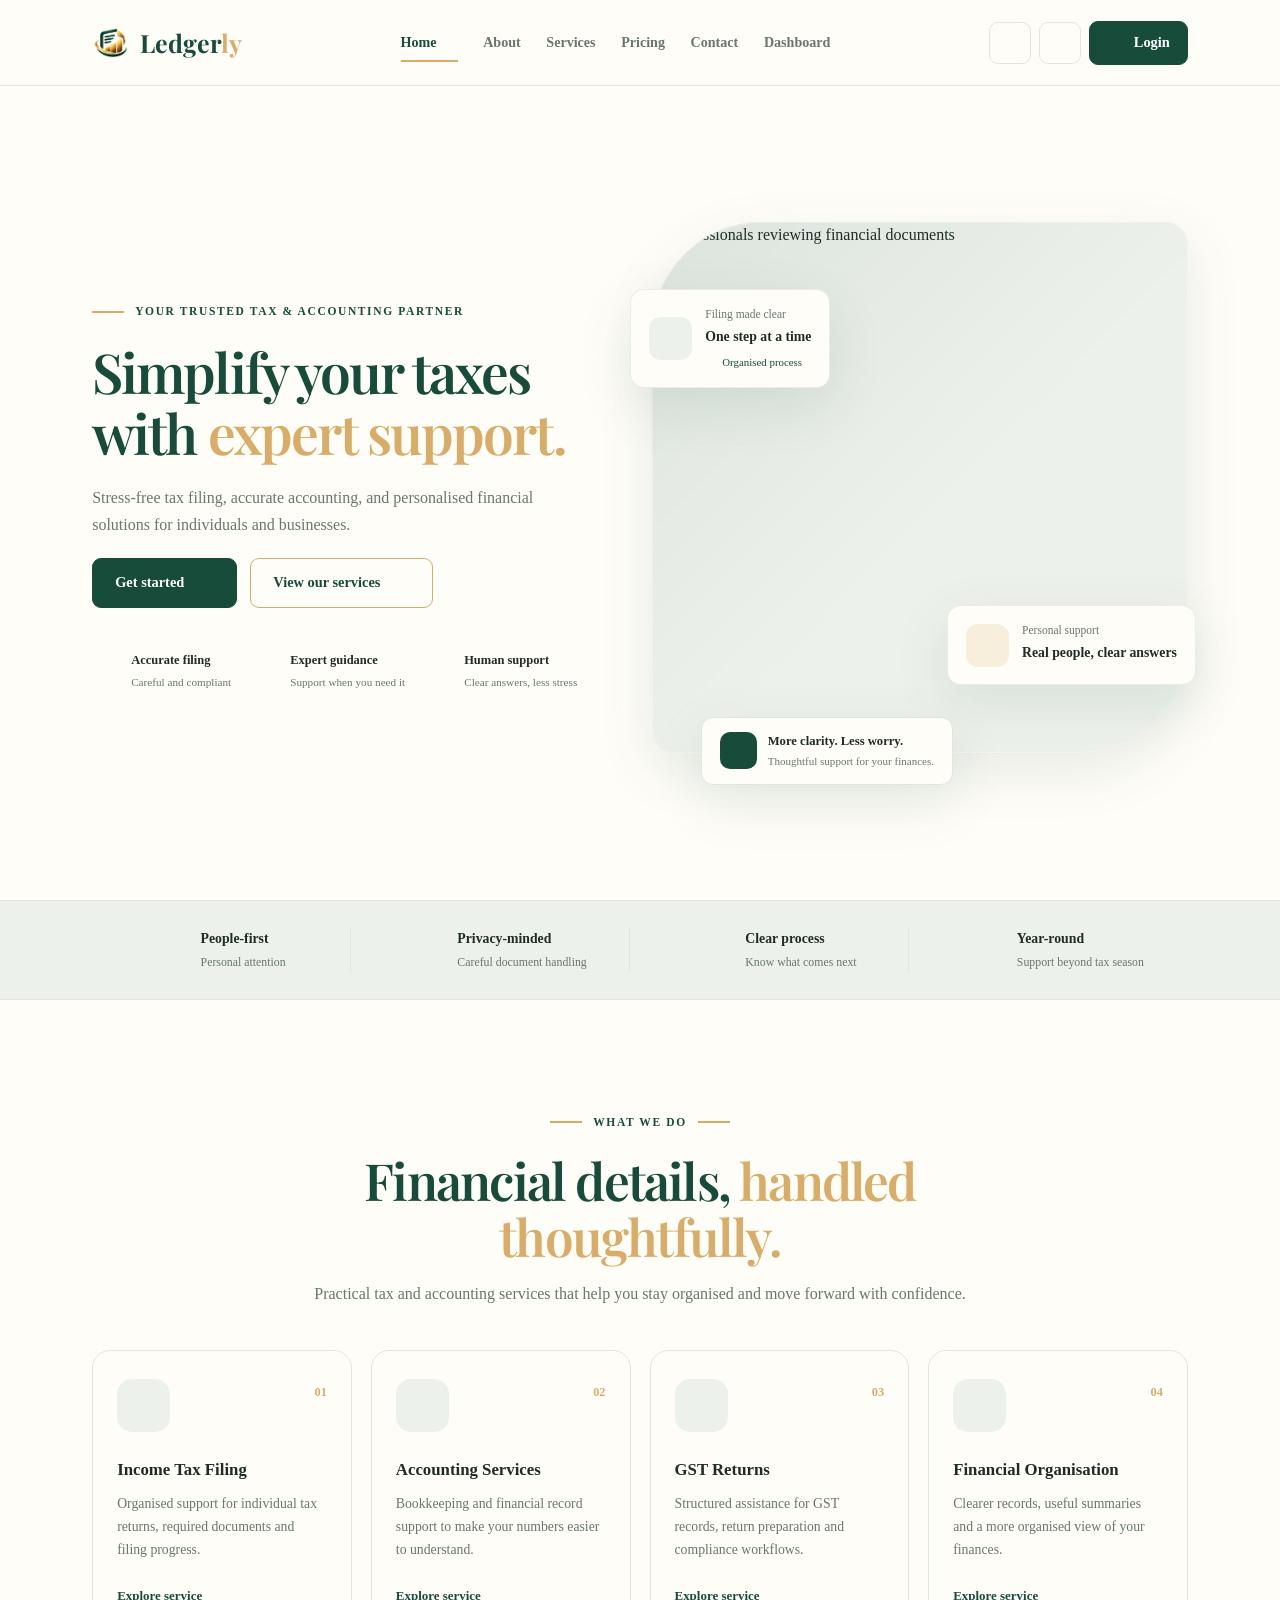
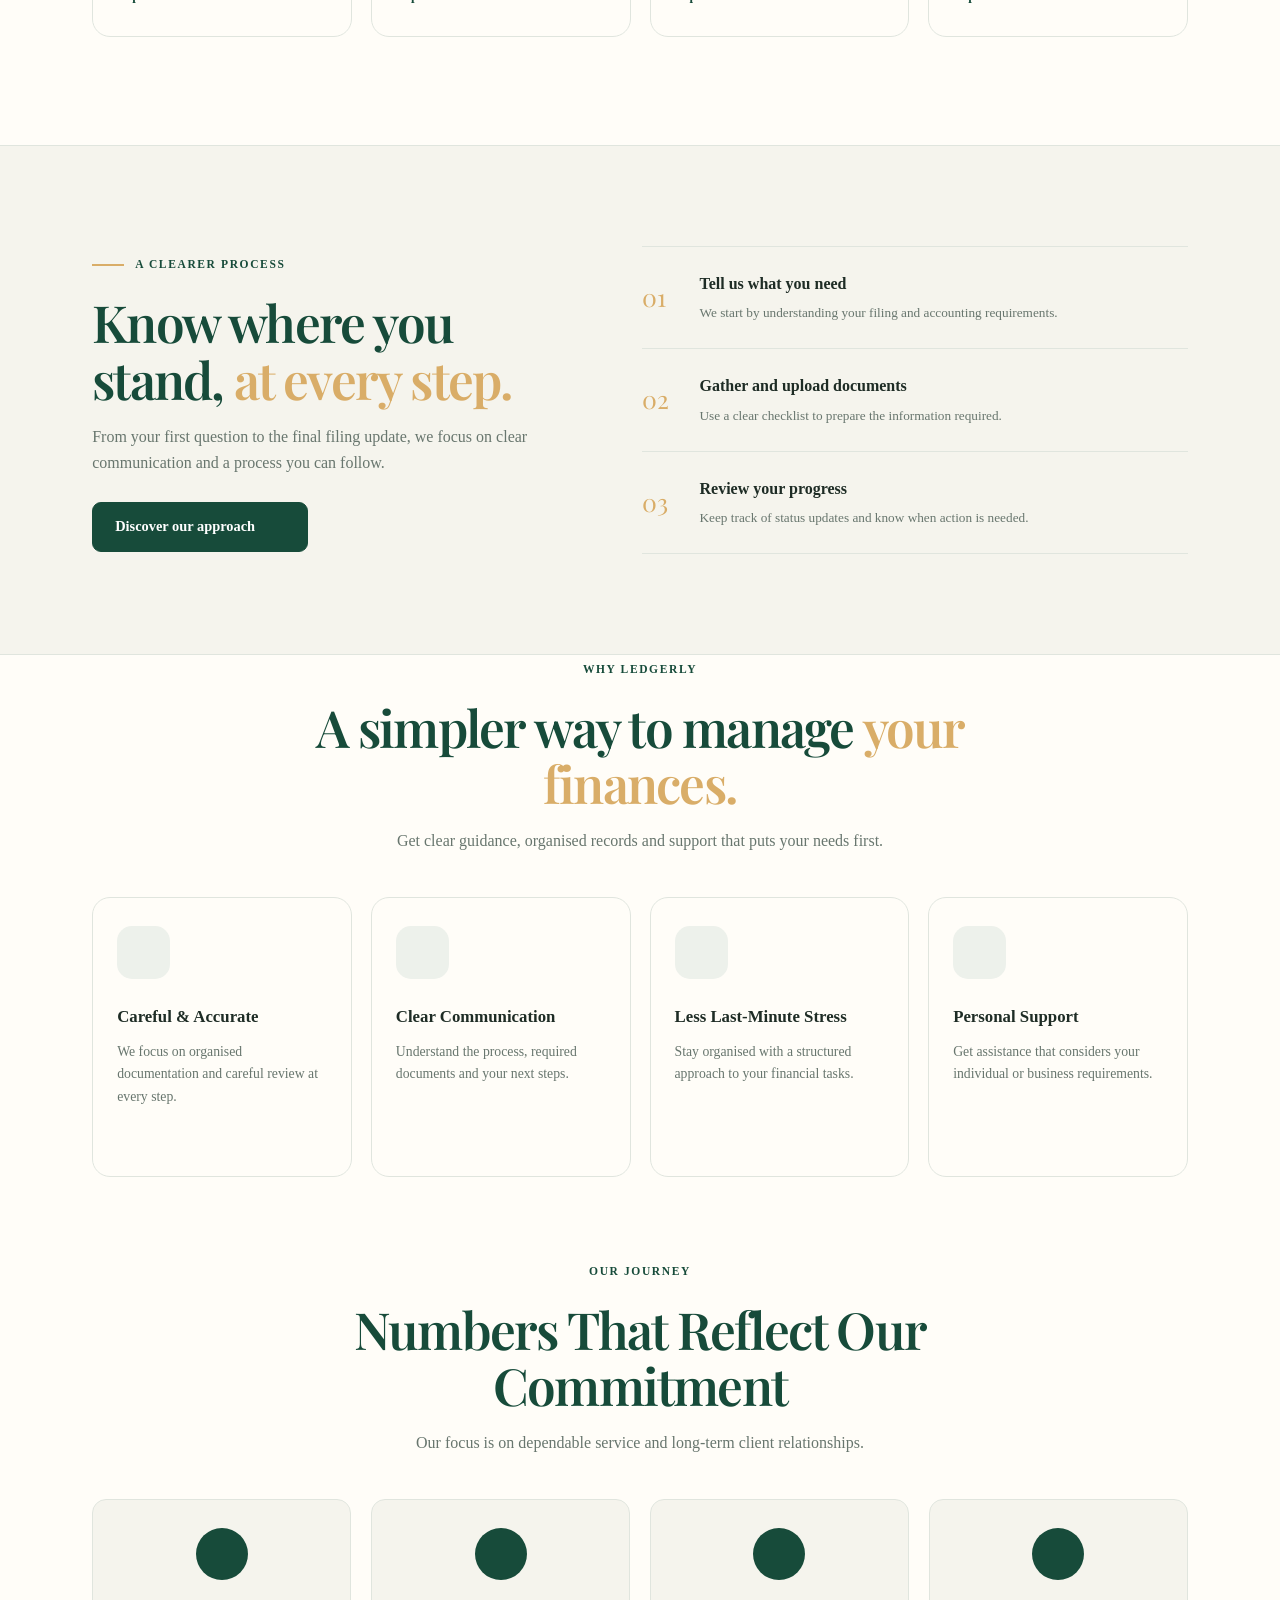
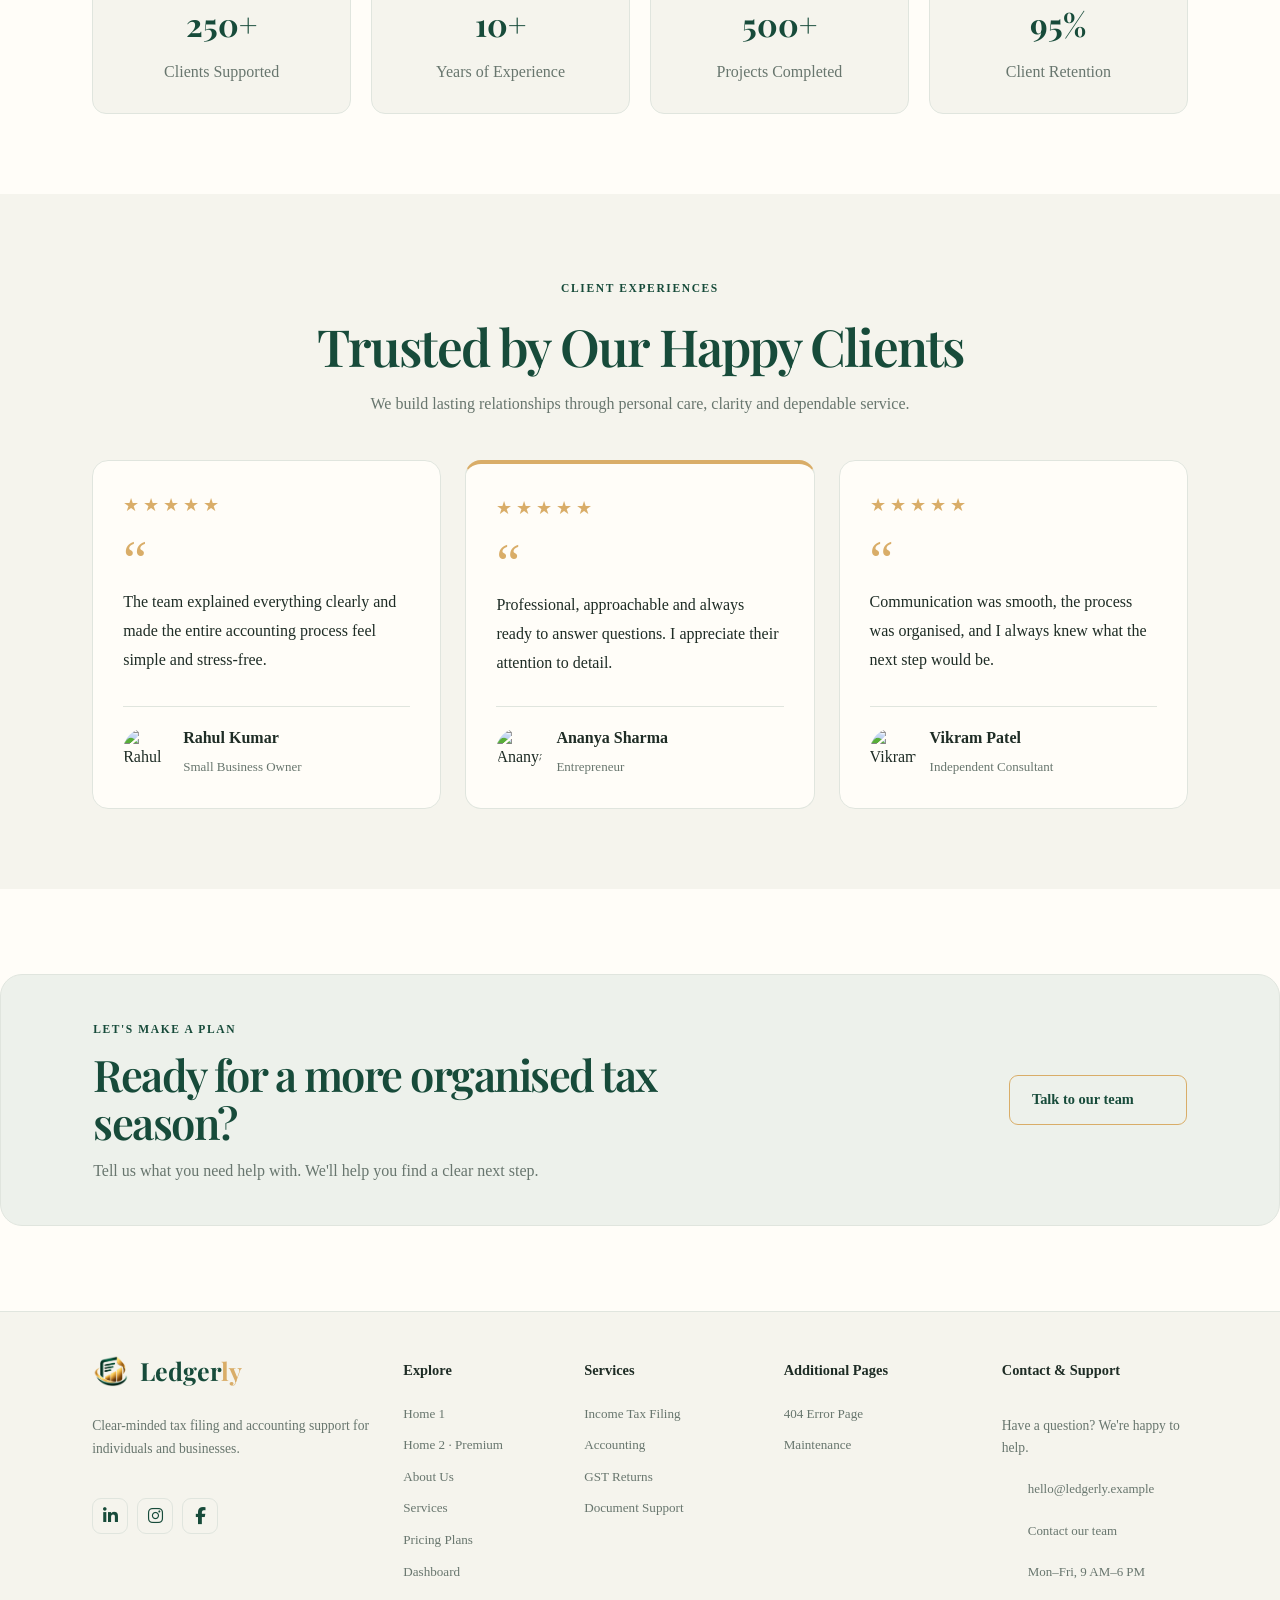
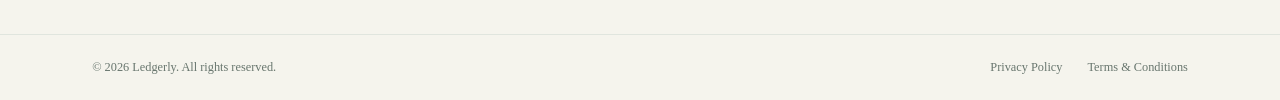
==== index.html @ 93a38d7e "first commit" ====
<!DOCTYPE html>
<html lang="en">
<head>
    <meta charset="UTF-8">
    <meta name="viewport" content="width=device-width, initial-scale=1.0">

    <title>Ledgerly | Tax & Accounting Services</title>
    <link rel="icon" type="image/png" sizes="184x184" href="images/logo_transparent_image.png">

    <link rel="preconnect" href="https://fonts.googleapis.com">
    <link rel="preconnect" href="https://fonts.gstatic.com" crossorigin>

    <link href="https://fonts.googleapis.com/css2?family=DM+Sans:wght@400;500;600;700&family=Playfair+Display:wght@500;600;700&display=swap" rel="stylesheet">

    <link rel="stylesheet" href="css/style.css">

    <!-- AOS Animations -->
    <link rel="stylesheet" href="https://unpkg.com/aos@2.3.4/dist/aos.css">

    <!-- Lucide Icons -->
    <script src="https://unpkg.com/lucide@latest"></script>
    <script defer src="https://unpkg.com/aos@2.3.4/dist/aos.js"></script>
    <link
  rel="stylesheet"
  href="https://cdnjs.cloudflare.com/ajax/libs/font-awesome/6.7.2/css/all.min.css"
>
    
</head>

<body>

<!-- HEADER -->
<header class="site-header section-shell">


<a href="index.html" class="brand-logo" aria-label="Ledgerly home">
  <img src="images/logo_transparent_image.png" alt="" class="brand-logo-icon">
  <span><span class="logo-ledger">Ledger</span><span class="logo-ly">ly</span></span>
</a>


    <button class="menu-toggle icon-btn"
            aria-label="Toggle navigation"
            aria-expanded="false">
        <i data-lucide="menu"></i>
    </button>

    <nav class="main-nav">

        <div class="nav-dropdown">
            <button class="nav-link active dropdown-trigger"
                    aria-expanded="false">
                Home <i data-lucide="chevron-down"></i>
            </button>

            <div class="dropdown-menu">
                <a href="index.html">Home 1 <span>Classic</span></a>
                <a href="home-2.html">Home 2 <span>Premium</span></a>
            </div>
        </div>

        <a href="about.html" class="nav-link">About</a>
        <a href="services.html" class="nav-link">Services</a>
        <a href="pricing.html" class="nav-link">Pricing</a>
        <a href="contact.html" class="nav-link">Contact</a>
        <a href="dashboard.html" class="nav-link">Dashboard</a>

    </nav>

    <div class="header-actions">

        <button class="icon-btn theme-toggle" aria-label="Toggle dark mode">
            <i data-lucide="moon"></i>
        </button>

        <button class="icon-btn rtl-toggle" aria-label="Toggle RTL">
            <i data-lucide="arrow-left-right"></i>
        </button>

        <a href="login.html" class="btn btn-primary login-btn">
            <i data-lucide="user-round"></i>
            <span>Login</span>
        </a>

    </div>
</header>


<main>

    <!-- HERO SECTION -->
    <section class="hero section-shell">

        <!-- LEFT CONTENT -->
        <div class="hero-copy" data-aos="fade-up">

            <div class="eyebrow">
                <span></span>
                YOUR TRUSTED TAX & ACCOUNTING PARTNER
            </div>

            <h1>
                Simplify your taxes with
                <em>expert support.</em>
            </h1>

            <p class="hero-description">
                Stress-free tax filing, accurate accounting, and
                personalised financial solutions for individuals
                and businesses.
            </p>

            <div class="hero-actions">

                <a href="contact.html" class="btn btn-primary">
                    Get started
                    <i data-lucide="arrow-up-right"></i>
                </a>

                <a href="services.html" class="btn btn-secondary">
                    View our services
                    <i data-lucide="arrow-right"></i>
                </a>

            </div>

            <div class="hero-benefits">

                <div class="benefit">
                    <span class="benefit-icon">
                        <i data-lucide="shield-check"></i>
                    </span>

                    <span>
                        <strong>Accurate filing</strong>
                        <small>Careful and compliant</small>
                    </span>
                </div>

                <div class="benefit">
                    <span class="benefit-icon">
                        <i data-lucide="file-check-2"></i>
                    </span>

                    <span>
                        <strong>Expert guidance</strong>
                        <small>Support when you need it</small>
                    </span>
                </div>

                <div class="benefit">
                    <span class="benefit-icon">
                        <i data-lucide="headset"></i>
                    </span>

                    <span>
                        <strong>Human support</strong>
                        <small>Clear answers, less stress</small>
                    </span>
                </div>

            </div>
        </div>


        <!-- RIGHT IMAGE -->
        <div class="hero-visual" data-aos="fade-left">

            <div class="image-frame">

                <img
                    src="https://images.unsplash.com/photo-1454165804606-c3d57bc86b40?auto=format&fit=crop&w=1300&q=85"
                    alt="Professionals reviewing financial documents">

                <div class="image-tint"></div>

            </div>

            <div class="floating-card filing-card" data-aos="zoom-in">

                <span class="float-icon">
                    <i data-lucide="file-check"></i>
                </span>

                <div>
                    <small>Filing made clear</small>
                    <strong>One step at a time</strong>

                    <span class="mini-status">
                        <i data-lucide="check-circle-2"></i>
                        Organised process
                    </span>
                </div>

            </div>

            <div class="floating-card support-card" data-aos="zoom-in">

                <span class="float-icon gold">
                    <i data-lucide="messages-square"></i>
                </span>

                <div>
                    <small>Personal support</small>
                    <strong>Real people, clear answers</strong>
                </div>

            </div>

            <div class="visual-caption">

                <span class="caption-mark">
                    <i data-lucide="sprout"></i>
                </span>

                <span>
                    <strong>More clarity. Less worry.</strong>
                    <small>Thoughtful support for your finances.</small>
                </span>

            </div>

        </div>

    </section>


    <!-- TRUST SECTION -->
    <section class="trust-strip section-shell">

        <div class="trust-item" data-aos="fade-up">
            <i data-lucide="users-round"></i>
            <span>
                <strong>People-first</strong>
                <small>Personal attention</small>
            </span>
        </div>

        <div class="trust-item" data-aos="fade-up">
            <i data-lucide="lock-keyhole"></i>
            <span>
                <strong>Privacy-minded</strong>
                <small>Careful document handling</small>
            </span>
        </div>

        <div class="trust-item" data-aos="fade-up">
            <i data-lucide="clipboard-check"></i>
            <span>
                <strong>Clear process</strong>
                <small>Know what comes next</small>
            </span>
        </div>

        <div class="trust-item" data-aos="fade-up">
            <i data-lucide="calendar-check"></i>
            <span>
                <strong>Year-round</strong>
                <small>Support beyond tax season</small>
            </span>
        </div>

    </section>


    <!-- SERVICES SECTION -->
    <section class="services-section section-shell">

        <div class="section-heading" data-aos="fade-up">

            <span class="eyebrow centered">
                <span></span> WHAT WE DO <span></span>
            </span>

            <h2>
                Financial details,
                <em>handled thoughtfully.</em>
            </h2>

            <p>
                Practical tax and accounting services that help you
                stay organised and move forward with confidence.
            </p>

        </div>

        <div class="service-grid">

            <article class="service-card" data-aos="fade-up">

                <div class="service-icon">
                    <i data-lucide="file-text"></i>
                </div>

                <span class="card-number">01</span>

                <h3>Income Tax Filing</h3>

                <p>
                    Organised support for individual tax returns,
                    required documents and filing progress.
                </p>

                <a href="services.html#income-tax" class="card-link">
                    Explore service
                    <i data-lucide="arrow-up-right"></i>
                </a>

            </article>


            <article class="service-card" data-aos="fade-up">

                <div class="service-icon">
                    <i data-lucide="calculator"></i>
                </div>

                <span class="card-number">02</span>

                <h3>Accounting Services</h3>

                <p>
                    Bookkeeping and financial record support to
                    make your numbers easier to understand.
                </p>

                <a href="services.html#accounting" class="card-link">
                    Explore service
                    <i data-lucide="arrow-up-right"></i>
                </a>

            </article>


            <article class="service-card" data-aos="fade-up">

                <div class="service-icon">
                    <i data-lucide="receipt-text"></i>
                </div>

                <span class="card-number">03</span>

                <h3>GST Returns</h3>

                <p>
                    Structured assistance for GST records,
                    return preparation and compliance workflows.
                </p>

                <a href="services.html#gst" class="card-link">
                    Explore service
                    <i data-lucide="arrow-up-right"></i>
                </a>

            </article>


            <article class="service-card" data-aos="fade-up">

                <div class="service-icon">
                    <i data-lucide="chart-no-axes-combined"></i>
                </div>

                <span class="card-number">04</span>

                <h3>Financial Organisation</h3>

                <p>
                    Clearer records, useful summaries and a more
                    organised view of your finances.
                </p>

                <a href="services.html" class="card-link">
                    Explore service
                    <i data-lucide="arrow-up-right"></i>
                </a>

            </article>

        </div>

    </section>


    <!-- PROCESS SECTION -->
    <section class="approach-section">

        <div class="approach-inner section-shell">

            <div class="approach-copy" data-aos="fade-right">

                <span class="eyebrow">
                    <span></span> A CLEARER PROCESS
                </span>

                <h2>
                    Know where you stand,
                    <em>at every step.</em>
                </h2>

                <p>
                    From your first question to the final filing update,
                    we focus on clear communication and a process you
                    can follow.
                </p>

                <a href="about.html" class="btn btn-primary">
                    Discover our approach
                    <i data-lucide="arrow-up-right"></i>
                </a>

            </div>


            <div class="process-list">

                <article data-aos="fade-left">
                    <span>01</span>

                    <div>
                        <h3>Tell us what you need</h3>
                        <p>
                            We start by understanding your filing
                            and accounting requirements.
                        </p>
                    </div>

                    <i data-lucide="message-circle"></i>
                </article>

                <article data-aos="fade-left">
                    <span>02</span>

                    <div>
                        <h3>Gather and upload documents</h3>
                        <p>
                            Use a clear checklist to prepare
                            the information required.
                        </p>
                    </div>

                    <i data-lucide="folder-up"></i>
                </article>

                <article data-aos="fade-left">
                    <span>03</span>

                    <div>
                        <h3>Review your progress</h3>
                        <p>
                            Keep track of status updates and know
                            when action is needed.
                        </p>
                    </div>

                    <i data-lucide="list-checks"></i>
                </article>

            </div>

        </div>

    </section>
    
<!-- WHY CHOOSE US -->
<section class="why-section section-shell">
    <div class="section-heading" data-aos="fade-up">
        <span class="eyebrow centered">WHY LEDGERLY</span>
        <h2>A simpler way to manage <em>your finances.</em></h2>
        <p>Get clear guidance, organised records and support that puts your needs first.</p>
    </div>

    <div class="service-grid">
        <article class="service-card" data-aos="fade-up">
            <div class="service-icon"><i data-lucide="shield-check"></i></div>
            <h3>Careful & Accurate</h3>
            <p>We focus on organised documentation and careful review at every step.</p>
        </article>

        <article class="service-card" data-aos="fade-up">
            <div class="service-icon"><i data-lucide="message-circle"></i></div>
            <h3>Clear Communication</h3>
            <p>Understand the process, required documents and your next steps.</p>
        </article>

        <article class="service-card" data-aos="fade-up">
            <div class="service-icon"><i data-lucide="clock"></i></div>
            <h3>Less Last-Minute Stress</h3>
            <p>Stay organised with a structured approach to your financial tasks.</p>
        </article>

        <article class="service-card" data-aos="fade-up">
            <div class="service-icon"><i data-lucide="handshake"></i></div>
            <h3>Personal Support</h3>
            <p>Get assistance that considers your individual or business requirements.</p>
        </article>
    </div>
</section>


<section class="achievements section-padding" id="achievements">
  <div class="section-heading" data-aos="fade-up">
    <span class="eyebrow">OUR JOURNEY</span>
    <h2>Numbers That Reflect <span>Our Commitment</span></h2>
    <p>Our focus is on dependable service and long-term client relationships.</p>
  </div>

  <div class="achievement-grid">
    <div class="achievement-item" data-aos="fade-up">
      <span class="achievement-icon"><i data-lucide="users"></i></span>
      <h3>250+</h3>
      <p>Clients Supported</p>
    </div>

    <div class="achievement-item" data-aos="fade-up" data-aos-delay="100">
      <span class="achievement-icon"><i data-lucide="calendar-check"></i></span>
      <h3>10+</h3>
      <p>Years of Experience</p>
    </div>

    <div class="achievement-item" data-aos="fade-up" data-aos-delay="200">
      <span class="achievement-icon"><i data-lucide="file-check"></i></span>
      <h3>500+</h3>
      <p>Projects Completed</p>
    </div>

    <div class="achievement-item" data-aos="fade-up" data-aos-delay="300">
      <span class="achievement-icon"><i data-lucide="handshake"></i></span>
      <h3>95%</h3>
      <p>Client Retention</p>
    </div>
  </div>
</section>

<section class="testimonials section-padding" id="testimonials">
  <div class="section-heading" data-aos="fade-up">
    <span class="eyebrow">CLIENT EXPERIENCES</span>
    <h2>Trusted by Our <span>Happy Clients</span></h2>
    <p>We build lasting relationships through personal care, clarity and dependable service.</p>
  </div>

  <div class="testimonial-grid">
    <article class="testimonial-card" data-aos="fade-up">
      <div class="review-stars" aria-label="5 out of 5 stars">★★★★★</div>
      <span class="quote-mark">“</span>
      <blockquote>
        The team explained everything clearly and made the entire
        accounting process feel simple and stress-free.
      </blockquote>
      <div class="reviewer">
    <img
        class="reviewer-avatar"
        src="images/rahul-kumar.jpg"
        alt="Rahul Kumar"
    >
    <div>
        <h3>Rahul Kumar</h3>
        <p>Small Business Owner</p>
    </div>
</div>
    </article>

    <article class="testimonial-card featured" data-aos="fade-up" data-aos-delay="100">
      <div class="review-stars" aria-label="5 out of 5 stars">★★★★★</div>
      <span class="quote-mark">“</span>
      <blockquote>
        Professional, approachable and always ready to answer
        questions. I appreciate their attention to detail.
      </blockquote>
      <div class="reviewer">
        <img class="reviewer-avatar" src="images/ananya-sharma.jpg" alt="Ananya Sharma">
        <div>
          <h3>Ananya Sharma</h3>
          <p>Entrepreneur</p>
        </div>
      </div>
    </article>

    <article class="testimonial-card" data-aos="fade-up" data-aos-delay="200">
      <div class="review-stars" aria-label="5 out of 5 stars">★★★★★</div>
      <span class="quote-mark">“</span>
      <blockquote>
        Communication was smooth, the process was organised,
        and I always knew what the next step would be.
      </blockquote>
      <div class="reviewer">
        <img class="reviewer-avatar" src="images/vikram-patel.jpg" alt="Vikram Patel">
        <div>
          <h3>Vikram Patel</h3>
          <p>Independent Consultant</p>
        </div>
      </div>
    </article>
  </div>
</section>


    <!-- CTA SECTION -->
    <section class="closing-cta section-shell" data-aos="zoom-in">

        <div class="cta-decoration">
            <i data-lucide="sprout"></i>
        </div>

        <div>
            <span class="eyebrow">LET'S MAKE A PLAN</span>

            <h2>Ready for a more organised tax season?</h2>

            <p>
                Tell us what you need help with.
                We'll help you find a clear next step.
            </p>
        </div>

        <a href="contact.html" class="btn btn-secondary">
            Talk to our team
            <i data-lucide="arrow-up-right"></i>
        </a>

    </section>

</main>


<!-- FOOTER -->
<footer class="site-footer">

    <div class="footer-main section-shell">

        <div class="footer-about">

<a href="index.html" class="brand-logo" aria-label="Ledgerly home">
  <img src="images/logo_transparent_image.png" alt="" class="brand-logo-icon">
  <span><span class="logo-ledger">Ledger</span><span class="logo-ly">ly</span></span>
</a>



            <p>
                Clear-minded tax filing and accounting support
                for individuals and businesses.
            </p>

            <div class="social-links">
                <div class="social-links">
    <a href="#" aria-label="LinkedIn">
        <i class="fa-brands fa-linkedin-in"></i>
    </a>

    <a href="#" aria-label="Instagram">
        <i class="fa-brands fa-instagram"></i>
    </a>

    <a href="#" aria-label="Facebook">
        <i class="fa-brands fa-facebook-f"></i>
    </a>
</div>
            </div>

        </div>


        <div class="footer-column">
            <h3>Explore</h3>
            <a href="index.html">Home 1</a>
            <a href="home-2.html">Home 2 · Premium</a>
            <a href="about.html">About Us</a>
            <a href="services.html">Services</a>
            <a href="pricing.html">Pricing Plans</a>
            <a href="dashboard.html">Dashboard</a>
        </div>


        <div class="footer-column">
            <h3>Services</h3>
            <a href="services.html#income-tax">Income Tax Filing</a>
            <a href="services.html#accounting">Accounting</a>
            <a href="services.html#gst">GST Returns</a>
            <a href="contact.html">Document Support</a>
        </div>
                        
<div class="footer-column">
    <h3>Additional Pages</h3>
    <a href="404.html">404 Error Page</a>
    <a href="maintenance.html">Maintenance</a>
</div>



        <div class="footer-column footer-contact">
            <h3>Contact & Support</h3>

            <p>Have a question? We're happy to help.</p>

            <a href="mailto:hello@ledgerly.example">
                <i data-lucide="mail"></i>
                hello@ledgerly.example
            </a>

            <a href="contact.html">
                <i data-lucide="message-circle"></i>
                Contact our team
            </a>

            <span class="hours">
                <i data-lucide="clock-3"></i>
                Mon–Fri, 9 AM–6 PM
            </span>
        </div>

    </div>
    

    <div class="footer-bottom section-shell">

        <span>© 2026 Ledgerly. All rights reserved.</span>

        <div>
            <a href="privacy.html">Privacy Policy</a>
            <a href="terms.html">Terms & Conditions</a>
        </div>

    </div>

</footer>
    <script src="js/main.js"></script>
</body>
</html>
---- css/style.css ----
/* ==============================
   1. ROOT VARIABLES
============================== */

:root {
    --primary: #174B3A;
    --secondary: #D9AD68;

    --bg: #FFFDF8;
    --surface: #F5F4ED;
    --surface-2: #EDF1EB;

    --text: #1E2C25;
    --muted: #68766E;
    --line: #E0E5DE;

    --header: rgba(255, 253, 248, 0.94);
    --shadow: 0 18px 55px rgba(23, 75, 58, 0.10);

    --radius: 18px;
    --btn-radius: 9px;
    --btn-height: 50px;

    --gutter: clamp(20px, 7.2vw, 112px);
}

/* ==============================
   2. DARK MODE
============================== */

body.dark {
    --bg: #101411;
    --surface: #181E19;
    --surface-2: #202921;

    --text: #F1F2EB;
    --muted: #B0BCB3;
    --line: #343D35;

    --header: rgba(16, 20, 17, 0.94);
    --shadow: 0 18px 55px rgba(0, 0, 0, 0.28);
}

/* ==============================
   3. GLOBAL STYLES
============================== */

* {
    box-sizing: border-box;
}

html {
    scroll-behavior: smooth;
}

body {
    margin: 0;
    background: var(--bg);
    color: var(--text);
    font-family:  "Lato", "Trebuchet MS", Verdana;
    line-height: 1.65;
    transition: background 0.25s, color 0.25s;
}

a {
    color: inherit;
    text-decoration: none;
}

button {
    font: inherit;
    cursor: pointer;
}

img {
    max-width: 100%;
    display: block;
}

i[data-lucide] {
    width: 20px;
    height: 20px;
    stroke-width: 1.8;
    flex-shrink: 0;
}

.section-shell {
    padding-left: var(--gutter);
    padding-right: var(--gutter);
}

/* ==============================
   4. HEADER
============================== */

.site-header {
    height: 86px;
    display: flex;
    align-items: center;
    justify-content: space-between;
    gap: 24px;

    position: sticky;
    top: 0;
    z-index: 50;

    background: var(--header);
    backdrop-filter: blur(18px);
    border-bottom: 1px solid var(--line);
}

.brand {
    display: flex;
    align-items: center;
    flex-shrink: 0;
}

.brand img {
    width: 230px;
    height: auto;
}

.main-nav {
    display: flex;
    align-items: center;
    gap: clamp(14px, 2vw, 30px);
    height: 100%;
}

.nav-link {
    border: 0;
    background: transparent;
    color: var(--muted);

    font-size: 0.88rem;
    font-weight: 700;

    display: flex;
    align-items: center;
    gap: 6px;

    white-space: nowrap;
    padding: 12px 0;

    transition: color 0.2s;
}
.nav-link {
    position: relative;
}

.nav-link::after {
    content: "";
    position: absolute;
    left: 0;
    bottom: 4px;
    width: 100%;
    height: 2px;
    background: var(--secondary);
    transform: scaleX(0);
    transform-origin: left;
    transition: transform 0.25s ease;
}

.nav-link.active::after {
    transform: scaleX(1);
}
.nav-link i {
    width: 15px;
    height: 15px;
}

.nav-link:hover,
.nav-link.active {
    color: var(--primary);
}

body.dark .nav-link:hover,
body.dark .nav-link.active {
    color: var(--secondary);
}

/* Home dropdown */

.nav-dropdown {
    height: 100%;
    display: flex;
    align-items: center;
    position: relative;
}

.dropdown-menu {
    display: none;
    position: absolute;
    top: calc(100% - 8px);
    left: -16px;

    min-width: 220px;
    padding: 8px;

    background: var(--bg);
    border: 1px solid var(--line);
    border-radius: 13px;
    box-shadow: var(--shadow);
}

.nav-dropdown:hover .dropdown-menu,
.nav-dropdown:focus-within .dropdown-menu,
.nav-dropdown.open .dropdown-menu {
    display: block;
}

.dropdown-menu a {
    display: flex;
    justify-content: space-between;
    gap: 20px;

    padding: 11px 12px;
    border-radius: 8px;

    font-size: 0.86rem;
    font-weight: 700;
}

.dropdown-menu a span {
    color: var(--muted);
    font-weight: 500;
}

.dropdown-menu a:hover {
    background: var(--surface);
    color: var(--primary);
}

/* Header action buttons */

.header-actions {
    display: flex;
    align-items: center;
    gap: 8px;
}

.icon-btn {
    width: 42px;
    height: 42px;

    display: grid;
    place-items: center;

    background: transparent;
    color: var(--text);
    border: 1px solid var(--line);
    border-radius: 9px;

    transition:
        background 0.2s,
        border-color 0.2s,
        color 0.2s,
        transform 0.2s;
}

.icon-btn:hover {
    background: var(--surface-2);
    border-color: var(--secondary);
    transform: translateY(-2px);
}

.menu-toggle {
    display: none;
}

/* ==============================
   5. GLOBAL BUTTON SYSTEM
============================== */

.btn {
    height: var(--btn-height);
    min-height: var(--btn-height);

    display: inline-flex;
    align-items: center;
    justify-content: center;
    gap: 10px;

    padding: 0 22px;

    border: 1px solid transparent;
    border-radius: var(--btn-radius);

    font-size: 0.9rem;
    font-weight: 700;
    white-space: nowrap;

    transition:
        background 0.22s,
        color 0.22s,
        border-color 0.22s,
        transform 0.22s,
        box-shadow 0.22s;
}

.btn:hover {
    transform: translateY(-3px);
    box-shadow: 0 9px 22px rgba(23, 75, 58, 0.14);
}

/* Primary button */

.btn-primary {
    background: var(--primary);
    color: #FFFFFF;
    border-color: var(--primary);
}

.btn-primary:hover {
    background: var(--secondary);
    color: #1D2B23;
    border-color: var(--secondary);
}

/* Secondary button */

.btn-secondary {
    background: transparent;
    color: var(--primary);
    border-color: var(--secondary);
}

.btn-secondary:hover {
    background: var(--secondary);
    border-color: var(--secondary);
    color: #1D2B23;
}

body.dark .btn-secondary {
    color: var(--secondary);
    border-color: var(--secondary);
}

body.dark .btn-secondary:hover {
    background: var(--secondary);
    color: #1D2B23;
}

/* Login button */

.login-btn {
    height: 44px;
    min-height: 44px;
    padding: 0 17px;
}

.login-btn i {
    width: 17px;
    height: 17px;
}

/* ==============================
   6. HERO SECTION
============================== */

.hero {
    min-height: calc(100svh - 86px);

    display: grid;
    grid-template-columns: minmax(0, 0.94fr) minmax(0, 1.06fr);
    align-items: center;

    gap: clamp(28px, 4vw, 60px);

    padding-top: 24px;
    padding-bottom: 24px;

    overflow: hidden;
}

.hero-copy {
    max-width: 620px;
}

/* Small section label */

.eyebrow {
    display: inline-flex;
    align-items: center;
    gap: 11px;

    color: var(--primary);
    font-size: 0.72rem;
    letter-spacing: 0.14em;
    font-weight: 700;

    margin-bottom: 20px;
}

.eyebrow > span {
    display: inline-block;
    width: 32px;
    height: 2px;
    background: var(--secondary);
}

body.dark .eyebrow {
    color: var(--secondary);
}

/* Hero heading */

h1,
h2 {
    font-family: "Playfair Display", Georgia;
    letter-spacing: -0.035em;
    line-height: 1.1;
    font-weight: 600;
}

h1 {
    font-size: clamp(2.7rem, 4.3vw, 4.55rem);
    margin: 0 0 23px;
    color: var(--primary);
}

h1 em,
h2 em {
    color: var(--secondary);
    font-style: normal;
}

body.dark h1 {
    color: #E6EEE7;
}

.hero-description {
    max-width: 560px;

    color: var(--muted);
    font-size: clamp(1rem, 1.25vw, 1.14rem);
    line-height: 1.65;

    margin-bottom: 20px;
}

/* Hero buttons */

.hero-actions {
    display: flex;
    flex-wrap: wrap;
    gap: 13px;
}

/* Hero benefits */

.hero-benefits {
    display: flex;
    flex-wrap: wrap;
    gap: 20px;
    margin-top: 42px;
}

.benefit {
    display: flex;
    align-items: center;
    gap: 10px;
    min-width: 0;
}

.benefit-icon {
    display: grid;
    place-items: center;
    color: var(--primary);
}

body.dark .benefit-icon {
    color: var(--secondary);
}

.benefit-icon i {
    width: 29px;
    height: 29px;
}

.benefit strong,
.benefit small {
    display: block;
}

.benefit strong {
    font-size: 0.78rem;
}

.benefit small {
    font-size: 0.7rem;
    color: var(--muted);
    margin-top: 2px;
}

/* ==============================
   7. HERO IMAGE
============================== */

.hero-visual {
    position: relative;
    min-width: 0;
    padding: 20px 0 32px 18px;
}

.image-frame {
    height: clamp(400px, 59vh, 610px);
    min-height: 390px;

    position: relative;
    overflow: hidden;

    border-radius: 110px 22px 110px 22px;
    background: var(--surface-2);
    box-shadow: var(--shadow);
}

.image-frame:before {
    content: "";
    position: absolute;
    z-index: 1;

    inset: 0;
    border: 1px solid rgba(255, 255, 255, 0.25);
    border-radius: inherit;

    pointer-events: none;
}

.image-frame img {
    width: 100%;
    height: 100%;
    object-fit: cover;
    transition: transform 0.8s;
}

.hero-visual:hover .image-frame img {
    transform: scale(1.035);
}

.image-tint {
    position: absolute;
    inset: 0;
    background: linear-gradient(
        135deg,
        rgba(23, 75, 58, 0.08),
        transparent 55%
    );
}

/* Floating information cards */

.floating-card {
    position: absolute;
    z-index: 2;

    display: flex;
    align-items: center;
    gap: 13px;

    background: var(--bg);
    border: 1px solid rgba(23, 75, 58, 0.09);
    border-radius: 14px;

    padding: 15px 18px;
    box-shadow: var(--shadow);

    transition: transform 0.25s;
}

.floating-card:hover {
    transform: translateY(-5px);
}

.filing-card {
    left: -4px;
    top: 15%;
}

.support-card {
    right: -8px;
    bottom: 17%;
}

.float-icon {
    width: 43px;
    height: 43px;

    display: grid;
    place-items: center;

    background: var(--surface-2);
    color: var(--primary);
    border-radius: 12px;
}

body.dark .float-icon {
    color: var(--secondary);
}

.float-icon.gold {
    background: rgba(217, 173, 104, 0.2);
    color: #98702F;
}

.floating-card small,
.floating-card strong,
.mini-status {
    display: block;
}

.floating-card small {
    color: var(--muted);
    font-size: 0.72rem;
}

.floating-card strong {
    font-size: 0.86rem;
    margin: 2px 0 5px;
}

.mini-status {
    display: flex;
    align-items: center;
    gap: 4px;

    font-size: 0.68rem;
    color: var(--primary);
}

.mini-status i {
    width: 13px;
    height: 13px;
}

body.dark .mini-status {
    color: var(--secondary);
}

/* Image caption */

.visual-caption {
    position: absolute;
    bottom: 0;
    left: 12%;
    z-index: 3;

    display: flex;
    align-items: center;
    gap: 11px;

    padding: 13px 18px;

    border: 1px solid var(--line);
    border-radius: 12px;

    background: var(--bg);
    box-shadow: var(--shadow);
}

.caption-mark {
    display: grid;
    place-items: center;

    width: 37px;
    height: 37px;

    background: var(--primary);
    color: #FFFFFF;
    border-radius: 10px;
}

.caption-mark i {
    width: 21px;
    height: 21px;
}

.visual-caption strong,
.visual-caption small {
    display: block;
}

.visual-caption strong {
    font-size: 0.79rem;
}

.visual-caption small {
    font-size: 0.69rem;
    color: var(--muted);
}

/* ==============================
   8. TRUST SECTION
============================== */

.trust-strip {
    display: grid;
    grid-template-columns: repeat(4, minmax(0, 1fr));
    gap: 20px;

    padding-top: 27px;
    padding-bottom: 27px;

    background: var(--surface-2);

    border-top: 1px solid var(--line);
    border-bottom: 1px solid var(--line);
}

.trust-item {
    display: flex;
    align-items: center;
    justify-content: center;
    gap: 14px;

    border-right: 1px solid var(--line);
}

.trust-item:last-child {
    border: 0;
}

.trust-item > i {
    width: 30px;
    height: 30px;
    color: var(--primary);
}

body.dark .trust-item > i {
    color: var(--secondary);
}

.trust-item strong,
.trust-item small {
    display: block;
}

.trust-item strong {
    font-size: 0.86rem;
}

.trust-item small {
    font-size: 0.74rem;
    color: var(--muted);
    margin-top: 2px;
}

/* ==============================
   9. SERVICES SECTION
============================== */

.services-section {
    padding-top: 105px;
    padding-bottom: 108px;
}

.section-heading {
    text-align: center;
    max-width: 760px;
    margin: 0 auto 45px;
}

.eyebrow.centered {
    justify-content: center;
}

.section-heading h2,
.approach-copy h2,
.closing-cta h2 {
    font-size: clamp(2.35rem, 4vw, 3.65rem);
    color: var(--primary);
    margin: 0 0 17px;
}

body.dark .section-heading h2,
body.dark .approach-copy h2,
body.dark .closing-cta h2 {
    color: #E6EEE7;
}

.section-heading > p {
    color: var(--muted);
    margin: 0;
}

/* Service cards grid */

.service-grid {
    display: grid;
    grid-template-columns: repeat(4, minmax(0, 1fr));
    gap: 19px;
}

.service-card {
    position: relative;

    padding: 28px 24px 25px;

    border: 1px solid var(--line);
    border-radius: var(--radius);

    background: var(--bg);

    transition:
        transform 0.25s,
        border-color 0.25s,
        box-shadow 0.25s;

    min-height: 280px;

    display: flex;
    flex-direction: column;
    align-items: flex-start;
}

.service-card:hover {
    transform: translateY(-7px);
    border-color: var(--secondary);
    box-shadow: var(--shadow);
}

.service-icon {
    display: grid;
    place-items: center;

    width: 53px;
    height: 53px;

    background: var(--surface-2);
    border-radius: 15px;
    color: var(--primary);

    margin-bottom: 24px;

    transition:
        background 0.2s,
        color 0.2s,
        transform 0.2s;
}

.service-card:hover .service-icon {
    background: var(--primary);
    color: #FFFFFF;
    transform: rotate(-4deg);
}

.service-icon i {
    width: 25px;
    height: 25px;
}

.card-number {
    position: absolute;
    top: 31px;
    right: 24px;

    color: var(--secondary);
    font-size: 0.77rem;
    font-weight: 700;
}

.service-card h3 {
    font-size: 1.05rem;
    margin: 0 0 10px;
}

.service-card p {
    font-size: 0.86rem;
    color: var(--muted);
    margin: 0 0 23px;
}

.card-link {
    margin-top: auto;

    display: inline-flex;
    align-items: center;
    gap: 7px;

    color: var(--primary);
    font-weight: 700;
    font-size: 0.81rem;

    border-bottom: 1px solid transparent;
    padding-bottom: 4px;

    transition: gap 0.2s, border-color 0.2s;
}

body.dark .card-link {
    color: var(--secondary);
}

.card-link i {
    width: 16px;
    height: 16px;
}

.card-link:hover {
    gap: 12px;
    border-color: var(--secondary);
}

/* ==============================
   10. PROCESS SECTION
============================== */

.approach-section {
    background: var(--surface);
    border-top: 1px solid var(--line);
    border-bottom: 1px solid var(--line);
}

.approach-inner {
    display: grid;
    grid-template-columns: 0.9fr 1.1fr;

    gap: clamp(45px, 8vw, 120px);
    align-items: center;

    padding-top: 100px;
    padding-bottom: 100px;
}

.approach-copy h2 {
    max-width: 540px;
}

.approach-copy > p {
    max-width: 500px;
    color: var(--muted);
    margin: 0 0 25px;
}

.process-list {
    display: grid;
}

.process-list article {
    display: grid;
    grid-template-columns: 42px 1fr 28px;

    align-items: center;
    gap: 16px;

    padding: 24px 0;

    border-bottom: 1px solid var(--line);
    transition: padding 0.2s;
}

.process-list article:first-child {
    border-top: 1px solid var(--line);
}

.process-list article:hover {
    padding-left: 8px;
    padding-right: 8px;
}

.process-list article > span {
    font-family: "Playfair Display", serif;
    color: var(--secondary);
    font-size: 1.55rem;
}

.process-list h3 {
    font-size: 1rem;
    margin: 0 0 5px;
}

.process-list p {
    font-size: 0.83rem;
    color: var(--muted);
    margin: 0;
}

.process-list article > i {
    color: var(--primary);
}

body.dark .process-list article > i {
    color: var(--secondary);
}

/* ==============================
   11. CTA SECTION
============================== */

.closing-cta {
    margin-top: 85px;
    margin-bottom: 85px;

    padding-top: 40px;
    padding-bottom: 40px;

    background: var(--surface-2);
    border: 1px solid var(--line);
    border-radius: 22px;

    display: flex;
    align-items: center;
    justify-content: space-between;
    gap: 30px;

    position: relative;
    overflow: hidden;
}

.closing-cta > div:nth-child(2) {
    max-width: 690px;
}

.closing-cta .eyebrow {
    margin-bottom: 12px;
}

.closing-cta h2 {
    font-size: clamp(2rem, 3.4vw, 3rem);
    margin-bottom: 12px;
}

.closing-cta p {
    color: var(--muted);
    margin: 0;
}

.cta-decoration {
    position: absolute;
    right: 34%;
    top: -28px;

    opacity: 0.07;
    color: var(--primary);
}

.cta-decoration i {
    width: 150px;
    height: 150px;
}

.closing-cta > .btn {
    flex-shrink: 0;
    position: relative;
}

/* ==============================
   12. FOOTER
============================== */

.site-footer {
    background: var(--surface);
    border-top: 1px solid var(--line);

    transition: background 0.25s;
    color: var(--text);
}


.footer-main {
    display: grid;
    grid-template-columns: 1.4fr 0.9fr 0.9fr 0.9fr 1.1fr;
    gap: 28px;
    align-items: start;
}
.footer-logo img {
    width: 220px;
}

.footer-about p,
.footer-contact p {
    font-size: 0.85rem;
    color: var(--muted);
    max-width: 290px;
    margin: 17px 0;
}

/* Social links */

.social-links {
    display: flex;
    gap: 9px;
    margin-top: 19px;
}

.social-links a {
    width: 36px;
    height: 36px;

    display: grid;
    place-items: center;

    border: 1px solid var(--line);
    border-radius: 9px;

    color: var(--primary);

    transition:
        background 0.2s,
        color 0.2s,
        border-color 0.2s,
        transform 0.2s;
}

body.dark .social-links a {
    color: var(--secondary);
}

.social-links a:hover {
    background: var(--primary);
    color: #FFFFFF;
    border-color: var(--primary);
    transform: translateY(-3px);
}

.social-links i {
    width: 17px;
    height: 17px;
}

/* Footer navigation */

.footer-column {
    display: flex;
    flex-direction: column;
    align-items: flex-start;
    gap: 10px;
}

.footer-column h3 {
    font-size: 0.9rem;
    margin: 7px 0 10px;
}

.footer-column > a {
    font-size: 0.82rem;
    color: var(--muted);

    transition: color 0.2s, transform 0.2s;
}

.footer-column > a:hover {
    color: var(--primary);
    transform: translateX(4px);
}

body.dark .footer-column > a:hover {
    color: var(--secondary);
}

/* Footer contact */

.footer-contact > a,
.footer-contact .hours {
    display: flex;
    align-items: center;
    gap: 9px;

    font-size: 0.81rem;
    color: var(--muted);
}

.footer-contact > a:hover {
    color: var(--primary);
}

body.dark .footer-contact > a:hover {
    color: var(--secondary);
}

.footer-contact i {
    width: 16px;
    height: 16px;
    color: var(--primary);
}

body.dark .footer-contact i {
    color: var(--secondary);
}

/* Footer bottom */

.footer-bottom {
    min-height: 66px;

    display: flex;
    align-items: center;
    justify-content: space-between;
    gap: 20px;

    border-top: 1px solid var(--line);

    font-size: 0.77rem;
    color: var(--muted);
}

.footer-bottom > div {
    display: flex;
    gap: 25px;
}

.footer-bottom a:hover {
    color: var(--primary);
}

body.dark .footer-bottom a:hover {
    color: var(--secondary);
}

/* ==============================
   13. RESPONSIVE: 1024px
============================== */

@media (max-width: 1024px) {

    :root {
        --gutter: clamp(22px, 4.5vw, 48px);
    }

    .site-header {
        gap: 13px;
    }

    .brand img {
        width: 195px;
    }

    .main-nav {
        gap: 15px;
    }

    .nav-link {
        font-size: 0.82rem;
    }

    .header-actions {
        gap: 5px;
    }

    .icon-btn {
        width: 38px;
        height: 38px;
    }

    .login-btn {
        padding: 0 12px;
    }

    .hero {
        gap: 30px;
        min-height: calc(100svh - 82px);
    }

    h1 {
        font-size: clamp(2.9rem, 5.2vw, 4.3rem);
    }

    .hero-benefits {
        gap: 13px;
        margin-top: 30px;
    }

    .benefit {
        gap: 7px;
    }

    .benefit-icon i {
        width: 24px;
        height: 24px;
    }

    .benefit strong {
        font-size: 0.72rem;
    }

    .benefit small {
        font-size: 0.66rem;
    }

    .image-frame {
        height: clamp(370px, 54vh, 510px);
        min-height: 370px;
    }

    .floating-card {
        padding: 12px;
    }

    .support-card {
        right: -4px;
    }

    .service-grid {
        grid-template-columns: repeat(2, minmax(0, 1fr));
    }

    .service-card {
        min-height: 245px;
    }

    .approach-inner {
        gap: 42px;
    }

    .footer-main {
        grid-template-columns: 1.3fr 1fr 1fr;
        gap: 32px;
    }

    .footer-contact {
        grid-column: 2 / 4;
    }
}

/* ==============================
   14. RESPONSIVE: 768px
============================== */

@media (max-width: 768px) {

    :root {
        --gutter: 24px;
    }

    .site-header {
        height: 74px;
        gap: 10px;
    }

    .brand img {
        width: 183px;
    }

    .menu-toggle {
        display: grid;
        order: 3;
    }

    .header-actions {
        margin-left: auto;
    }

    .header-actions .icon-btn {
        width: 35px;
        height: 35px;
    }

    .login-btn {
        height: 39px;
        min-height: 39px;
        padding: 0 11px;
        gap: 6px;
    }

    .login-btn i {
        width: 15px;
        height: 15px;
    }

    /* Mobile navigation */

    .main-nav {
        display: none;

        position: absolute;
        top: 73px;
        left: 0;
        right: 0;

        height: auto;
        padding: 14px 24px 22px;

        background: var(--bg);
        border-bottom: 1px solid var(--line);
        box-shadow: var(--shadow);

        align-items: stretch;
        flex-direction: column;
        gap: 0;
    }

    .main-nav.open {
        display: flex;
    }

    .nav-dropdown {
        height: auto;
        display: block;
    }

    .dropdown-trigger {
        width: 100%;
        justify-content: space-between;
    }

    .nav-link {
        padding: 12px 0;
        font-size: 0.9rem;
    }

    .dropdown-menu {
        position: static;
        box-shadow: none;
        border: 0;
        border-radius: 0;
        padding: 0 0 0 14px;
        min-width: 0;
        background: transparent;
    }

    .nav-dropdown:not(.open):hover .dropdown-menu {
        display: none;
    }

    .dropdown-menu a {
        padding: 10px;
    }

    /* Hero layout */

    .hero {
        min-height: auto;
        grid-template-columns: 1fr;
        gap: 28px;

        padding-top: 52px;
        padding-bottom: 44px;
    }

    .hero-copy {
        max-width: 650px;
    }

    .hero-visual {
        padding: 10px 6px 26px 12px;
        width: 100%;
        max-width: 650px;
        margin: 0 auto;
    }

    .image-frame {
        height: clamp(340px, 62vw, 470px);
        min-height: 0;
        border-radius: 75px 18px 75px 18px;
    }

    .filing-card {
        left: 0;
        top: 12%;
    }

    .support-card {
        right: 0;
        bottom: 13%;
    }

    .visual-caption {
        left: 8%;
        bottom: 0;
    }

    .hero-benefits {
        margin-top: 30px;
        gap: 18px;
    }

    /* Trust items */

    .trust-strip {
        grid-template-columns: repeat(2, minmax(0, 1fr));
        padding-top: 23px;
        padding-bottom: 23px;
        gap: 20px 10px;
    }

    .trust-item {
        justify-content: flex-start;
        border: 0;
        padding-left: 5px;
    }

    .trust-item > i {
        width: 26px;
        height: 26px;
    }

    .trust-item strong {
        font-size: 0.81rem;
    }

    .trust-item small {
        font-size: 0.69rem;
    }

    .services-section {
        padding-top: 75px;
        padding-bottom: 76px;
    }

    .section-heading {
        margin-bottom: 32px;
    }

    /* Process */

    .approach-inner {
        grid-template-columns: 1fr;
        gap: 32px;

        padding-top: 72px;
        padding-bottom: 72px;
    }

    /* CTA */

    .closing-cta {
        margin-top: 55px;
        margin-bottom: 55px;

        padding-top: 30px;
        padding-bottom: 30px;

        align-items: flex-start;
        flex-direction: column;
        gap: 22px;
    }

    .cta-decoration {
        right: 10%;
        top: 0;
    }

    /* Footer */

    .footer-main {
        grid-template-columns: repeat(2, minmax(0, 1fr));
        gap: 32px 25px;

        padding-top: 44px;
        padding-bottom: 36px;
    }

    .footer-about {
        grid-column: 1 / -1;
    }

    .footer-contact {
        grid-column: auto;
    }

    .footer-bottom {
        padding-top: 17px;
        padding-bottom: 17px;

        align-items: flex-start;
        flex-direction: column;
        justify-content: center;
        gap: 9px;
    }

    .footer-bottom > div {
        gap: 20px;
    }
}

/* ==============================
   15. RESPONSIVE: 360px
============================== */

@media (max-width: 360px) {

    :root {
        --gutter: 16px;
    }

    .site-header {
        height: 68px;
        gap: 5px;
    }

    .brand img {
        width: 148px;
    }

    .main-nav {
        top: 67px;
        padding-left: 16px;
        padding-right: 16px;
    }

    .header-actions {
        gap: 4px;
    }

    .header-actions .icon-btn {
        width: 30px;
        height: 30px;
    }

    .header-actions .icon-btn i {
        width: 16px;
        height: 16px;
    }

    .login-btn {
        height: 34px;
        min-height: 34px;
        padding: 0 8px;
        font-size: 0.76rem;
    }

    .login-btn i {
        display: none;
    }

    .menu-toggle {
        width: 31px;
        height: 31px;
    }

    /* Hero */

    .hero {
        padding-top: 38px;
        padding-bottom: 35px;
        gap: 22px;
    }

    h1 {
        font-size: 2.75rem;
    }

    .eyebrow {
        font-size: 0.63rem;
        letter-spacing: 0.1em;
        gap: 7px;
    }

    .eyebrow > span {
        width: 22px;
    }

    .hero-description {
        font-size: 0.94rem;
    }

    .hero-actions {
        gap: 9px;
    }

    .hero-actions .btn {
        width: 100%;
    }

    .hero-benefits {
        gap: 14px 11px;
        margin-top: 25px;
    }

    .benefit-icon i {
        width: 21px;
        height: 21px;
    }

    .benefit strong {
        font-size: 0.68rem;
    }

    .benefit small {
        font-size: 0.61rem;
    }

    /* Hero image */

    .image-frame {
        height: 300px;
        border-radius: 55px 15px 55px 15px;
    }

    .floating-card {
        gap: 8px;
        padding: 9px;
        border-radius: 10px;
    }

    .float-icon {
        width: 33px;
        height: 33px;
    }

    .float-icon i {
        width: 18px;
        height: 18px;
    }

    .floating-card small {
        font-size: 0.62rem;
    }

    .floating-card strong {
        font-size: 0.7rem;
    }

    .mini-status {
        font-size: 0.6rem;
    }

    .support-card {
        right: -2px;
    }

    .visual-caption {
        left: 3%;
        padding: 9px 11px;
        gap: 8px;
    }

    .caption-mark {
        width: 30px;
        height: 30px;
    }

    .visual-caption strong {
        font-size: 0.68rem;
    }

    .visual-caption small {
        font-size: 0.6rem;
    }

    /* Trust section */

    .trust-strip {
        gap: 16px 6px;
        padding-top: 19px;
        padding-bottom: 19px;
    }

    .trust-item {
        gap: 8px;
        padding-left: 0;
    }

    .trust-item > i {
        width: 22px;
        height: 22px;
    }

    .trust-item strong {
        font-size: 0.7rem;
    }

    .trust-item small {
        font-size: 0.6rem;
    }

    /* Services */

    .services-section {
        padding-top: 58px;
        padding-bottom: 60px;
    }

    .section-heading h2,
    .approach-copy h2 {
        font-size: 2.2rem;
    }

    .service-grid {
        grid-template-columns: 1fr;
        gap: 13px;
    }

    .service-card {
        min-height: 0;
        padding: 22px;
    }

    .service-icon {
        margin-bottom: 16px;
    }

    .card-number {
        top: 25px;
        right: 22px;
    }

    /* Process */

    .approach-inner {
        padding-top: 56px;
        padding-bottom: 56px;
    }

    .process-list article {
        grid-template-columns: 31px 1fr 22px;
        gap: 10px;
        padding: 19px 0;
    }

    .process-list h3 {
        font-size: 0.88rem;
    }

    .process-list p {
        font-size: 0.75rem;
    }

    /* CTA */

    .closing-cta {
        margin-top: 38px;
        margin-bottom: 38px;
        padding-top: 24px;
        padding-bottom: 24px;
    }

    .closing-cta h2 {
        font-size: 2rem;
    }

    .closing-cta .btn {
        width: 100%;
    }

    /* Footer */

    .footer-main {
        grid-template-columns: 1fr;
        gap: 26px;
    }

    .footer-about,
    .footer-contact {
        grid-column: auto;
    }

    .footer-logo img {
        width: 190px;
    }

    .footer-bottom > div {
        gap: 15px;
        font-size: 0.72rem;
    }
}

/* ==============================
   16. ACCESSIBILITY
============================== */

@media (prefers-reduced-motion: reduce) {

    *,
    *::before,
    *::after {
        scroll-behavior: auto !important;
        animation-duration: 0.01ms !important;
        animation-iteration-count: 1 !important;
        transition-duration: 0.01ms !important;
    }
}

/* FAQ SECTION */
.faq-section {
    padding-top: 90px;
    padding-bottom: 90px;
}

.faq-list {
    max-width: 820px;
    margin: 0 auto;
}

.faq-list details {
    padding: 22px 24px;
    border-bottom: 1px solid var(--line);
    transition: background 0.2s;
}

.faq-list details:first-child {
    border-top: 1px solid var(--line);
}

.faq-list details[open] {
    background: var(--surface);
}

.faq-list summary {
    cursor: pointer;
    font-weight: 700;
    list-style-position: outside;
}

.faq-list summary:hover {
    color: var(--primary);
}

body.dark .faq-list summary:hover {
    color: var(--secondary);
}

.faq-list details p {
    color: var(--muted);
    margin-bottom: 0;
}

/* FINAL CTA */
.final-cta {
    position: relative;
    overflow: hidden;
    display: flex;
    align-items: center;
    justify-content: space-between;
    gap: 30px;

    margin-top: 75px;
    margin-bottom: 75px;
    padding-top: 55px;
    padding-bottom: 55px;

    background: var(--primary);
    color: #FFFFFF;
    border-radius: 22px;
}

.final-cta-content {
    max-width: 680px;
    position: relative;
    z-index: 1;
}

.final-cta .eyebrow {
    color: var(--secondary);
}

.final-cta h2 {
    font-size: clamp(2.3rem, 4vw, 3.5rem);
    line-height: 1.15;
    margin: 0 0 16px;
    color: #FFFFFF;
}

.final-cta h2 em {
    color: var(--secondary);
}

.final-cta p {
    color: #E3EAE4;
    margin-bottom: 24px;
}

.final-cta .btn-primary {
    background: var(--secondary);
    border-color: var(--secondary);
    color: #1D2B23;
}

.final-cta .btn-primary:hover {
    background: #FFFFFF;
    border-color: #FFFFFF;
}

.final-cta .btn-secondary {
    border-color: var(--secondary);
    color: #FFFFFF;
}

.final-cta .btn-secondary:hover {
    background: var(--secondary);
    color: #1D2B23;
}

.final-cta-icon {
    flex-shrink: 0;
    opacity: 0.8;
}

.final-cta-icon i {
    width: 120px;
    height: 120px;
    color: var(--secondary);
}

body.dark .final-cta {
    background: #202921;
    border: 1px solid var(--line);
}

@media (max-width: 768px) {
    .faq-section {
        padding-top: 65px;
        padding-bottom: 65px;
    }

    .final-cta {
        flex-direction: column;
        align-items: flex-start;
        padding-top: 35px;
        padding-bottom: 35px;
        margin-top: 50px;
        margin-bottom: 50px;
    }

    .final-cta-icon i {
        width: 65px;
        height: 65px;
    }
}

@media (max-width: 360px) {
    .faq-list details {
        padding: 18px 12px;
    }

    .final-cta {
        padding-top: 25px;
        padding-bottom: 25px;
    }

    .final-cta h2 {
        font-size: 2rem;
    }

    .final-cta .hero-actions .btn {
        width: 100%;
    }
}

/* Testimonials */
.testimonials {
  background: var(--surface);
}

.testimonial-grid {
  display: grid;
  grid-template-columns: repeat(3, minmax(0, 1fr));
  gap: 24px;
  margin-top: 42px;
}

.testimonial-card {
  position: relative;
  display: flex;
  flex-direction: column;
  padding: 30px;
  background: var(--bg);
  border: 1px solid var(--line);
  border-radius: 16px;
  transition: transform 0.3s ease, border-color 0.3s ease;
}

.testimonial-card:hover {
  transform: translateY(-6px);
  border-color: var(--secondary);
}

.testimonial-card.featured {
  border-top: 4px solid var(--secondary);
}

.review-stars {
  color: var(--secondary);
  letter-spacing: 4px;
  font-size: 18px;
}

.quote-mark {
  color: var(--secondary);
  font-family: Georgia, serif;
  font-size: 54px;
  line-height: 1;
  margin-top: 14px;
}

.testimonial-card blockquote {
  color: var(--text);
  line-height: 1.8;
  margin: 0 0 28px;
  flex: 1;
}

.reviewer {
  display: flex;
  align-items: center;
  gap: 14px;
  padding-top: 18px;
  border-top: 1px solid var(--line);
}

.reviewer-avatar {
    width: 46px;
    height: 46px;
    flex-shrink: 0;
    border-radius: 50%;
    object-fit: cover;
    display: block;
}

.reviewer h3 {
  margin: 0 0 5px;
  color: var(--text);
  font-size: 16px;
}

.reviewer p {
  margin: 0;
  color: var(--muted);
  font-size: 13px;
}

/* Achievements */
.achievements {
  background: var(--bg);
}

.achievement-grid {
  display: grid;
  grid-template-columns: repeat(4, minmax(0, 1fr));
  gap: 20px;
  margin-top: 42px;
}

.achievement-item {
  text-align: center;
  padding: 28px 18px;
  background: var(--surface);
  border: 1px solid var(--line);
  border-radius: 14px;
  transition: transform 0.3s ease;
}

.achievement-item:hover {
  transform: translateY(-5px);
}

.achievement-icon {
  display: inline-grid;
  place-items: center;
  width: 52px;
  height: 52px;
  color: var(--secondary);
  background: var(--primary);
  border-radius: 50%;
}

.achievement-icon svg {
  width: 24px;
  height: 24px;
}

.achievement-item h3 {
  color: var(--primary);
  font-family: "Playfair Display", Georgia;
  font-size: 32px;
  margin: 18px 0 8px;
}

body.dark .achievement-item h3 {
  color: var(--secondary);
}

.achievement-item p {
  color: var(--muted);
  margin: 0;
}

/* Responsive */
@media (max-width: 1024px) {
  .testimonial-grid {
    gap: 16px;
  }

  .testimonial-card {
    padding: 24px;
  }

  .achievement-grid {
    grid-template-columns: repeat(2, minmax(0, 1fr));
  }
}

@media (max-width: 768px) {
  .testimonial-grid {
    grid-template-columns: 1fr;
  }

  .testimonial-card {
    padding: 24px;
  }
}

@media (max-width: 360px) {
  .achievement-grid {
    grid-template-columns: 1fr;
  }

  .testimonial-card {
    padding: 20px;
  }
}

/* =================================
   GLOBAL SECTION SPACING
================================= */

:root {
  --section-space: 80px;
  --page-padding: 5.1%;
}

/* Apply consistent left and right spacing */
.section-padding {
  padding: var(--section-space) var(--page-padding);
  box-sizing: border-box;
  width: 100%;
}

/* Space between consecutive sections */
.why-choose-us,
.achievements,
.testimonials {
  margin: 0;
  position: relative;
}

/* Keep headings away from the content */
.section-heading {
  width: 100%;
  max-width: 780px;
  margin: 0 auto 42px;
  text-align: center;
}

/* Cards should remain inside their section */
.why-choose-us .feature-grid,
.achievements .achievement-grid,
.testimonials .testimonial-grid {
  width: 100%;
  max-width: 1400px;
  margin-left: auto;
  margin-right: auto;
  box-sizing: border-box;
}

/* Give the sections visible separation */
.why-choose-us {
  padding-bottom: 80px;
}

.achievements {
  padding-top: 80px;
  padding-bottom: 80px;
}

.testimonials {
  padding-top: 80px;
  padding-bottom: 80px;
}

/* 1024px */
@media (max-width: 1024px) {
  :root {
    --section-space: 64px;
    --page-padding: 32px;
  }

  .section-heading {
    margin-bottom: 32px;
  }

  .why-choose-us,
  .achievements,
  .testimonials {
    padding-top: 64px;
    padding-bottom: 64px;
  }
}

/* 768px */
@media (max-width: 768px) {
  :root {
    --section-space: 52px;
    --page-padding: 24px;
  }

  .section-heading {
    margin-bottom: 28px;
  }

  .why-choose-us,
  .achievements,
  .testimonials {
    padding-top: 52px;
    padding-bottom: 52px;
  }
}

/* 360px */
@media (max-width: 360px) {
  :root {
    --section-space: 40px;
    --page-padding: 16px;
  }

  .section-heading {
    margin-bottom: 24px;
  }

  .why-choose-us,
  .achievements,
  .testimonials {
    padding-top: 40px;
    padding-bottom: 40px;
  }
}

/* Shared Ledgerly logo */
.brand-logo,
.footer-logo {
  display: inline-flex;
  align-items: center;
  justify-content: flex-start;
  flex-shrink: 0;
  white-space: nowrap;
  text-decoration: none;
  font-family: "Playfair Display", Georgia;
  font-size: 28px;
  font-weight: 700;
  line-height: 1.2;
}

.logo-ledger {
  color: var(--primary);
}

.logo-ly {
  color: var(--secondary);
}

/* Header logo */
.brand-logo {
  font-size: 25px;
}

/* Footer logo */
.footer-logo {
  font-size: 28px;
}

/* Dark mode */
body.dark .logo-ledger {
    color: #FFFFFF;
}
body.dark .logo-ly {
  color: var(--secondary);
}

@media (max-width: 360px) {
  .brand-logo {
    font-size: 21px;
  }

  .footer-logo {
    font-size: 25px;
  }
}

.brand-logo,
.footer-logo {
  display: inline-flex;
  align-items: center;
  gap: 10px;
  flex-shrink: 0;
  white-space: nowrap;
  text-decoration: none;
  font-family: "Playfair Display", Georgia;
  font-size: 25px;
  font-weight: 700;
}

.brand-logo-icon {
  width: 38px;
  height: 38px;
  display: block;
  object-fit: contain;
  flex-shrink: 0;
}

.logo-ledger {
  color: var(--primary);
}

.logo-ly {
  color: var(--secondary);
}

.footer-logo {
  font-size: 28px;
}

@media (max-width: 360px) {
  .brand-logo {
    gap: 6px;
    font-size: 20px;
  }

  .brand-logo-icon {
    width: 30px;
    height: 30px;
  }
}

/* Contact & Support spacing */
.footer-contact > p {
    margin-bottom: 12px;
}

.footer-contact > a,
.footer-contact .hours {
    margin-top: 0;
    margin-bottom: 10px;
}

/* Consistent spacing between sections */
.section-padding {
    padding: 80px var(--gutter);
}

.achievements,
.testimonials {
    margin-top: 0;
    margin-bottom: 0;
}

/* Footer columns stay aligned */
.footer-main {
    display: grid;
    grid-template-columns: 1.5fr 0.8fr 0.9fr 1fr 1fr;
    gap: 32px;
    align-items: start;
    padding-top: 40px;
    padding-bottom: 40px;
}

.footer-contact > p {
    margin-top: 12px;
    margin-bottom: 10px;
}

.footer-contact > a,
.footer-contact .hours {
    display: flex;
    align-items: center;
    gap: 10px;
    margin-top: 0;
    margin-bottom: 12px;
    line-height: 1.5;
}

@media (max-width: 1024px) {
    .footer-main {
        grid-template-columns: repeat(3, minmax(0, 1fr));
        gap: 28px;
    }
}

@media (max-width: 768px) {
    .section-padding {
        padding: 56px var(--gutter);
    }

    .footer-main {
        grid-template-columns: repeat(2, minmax(0, 1fr));
        gap: 28px;
    }
}

@media (max-width: 360px) {
    .footer-main {
        grid-template-columns: 1fr;
        gap: 24px;
    }
}
.social-links i {
    font-size: 17px;
    width: auto;
    height: auto;
    line-height: 1;
}
.brand-logo-icon {
    width: 38px;
    height: 38px;
    display: block;
    object-fit: contain;
    flex-shrink: 0;
}
/* Fix service and feature icons in dark mode */
body.dark .service-icon,
body.dark .feature-icon,
body.dark .achievement-icon,
body.dark .trust-item > i {
    color: var(--secondary) !important;
}

/* Icon background */
body.dark .service-icon,
body.dark .feature-icon,
body.dark .achievement-icon {
    background-color: var(--surface-2) !important;
}

/* Ensure Lucide SVG icons are visible */
body.dark .service-icon svg,
body.dark .feature-icon svg,
body.dark .achievement-icon svg,
body.dark .trust-item > i svg {
    color: var(--secondary) !important;
    stroke: var(--secondary) !important;
    opacity: 1;
}
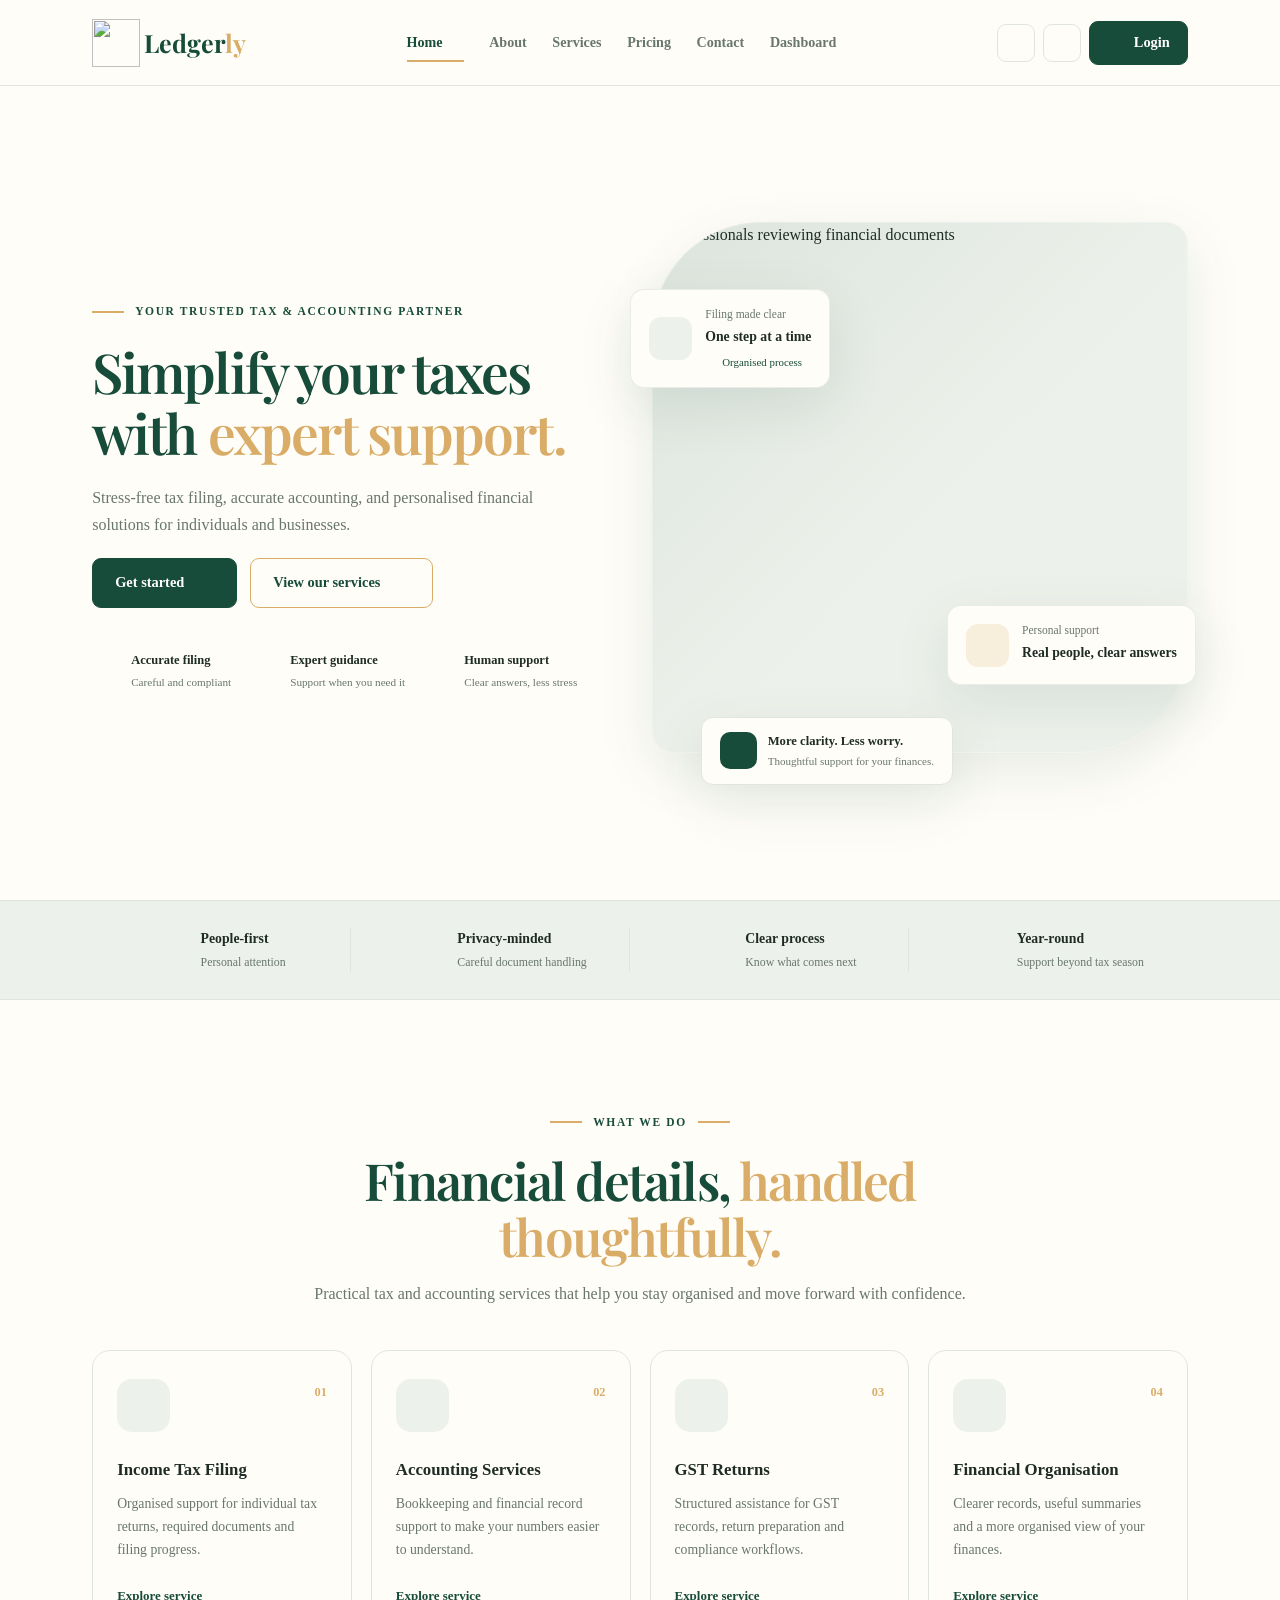
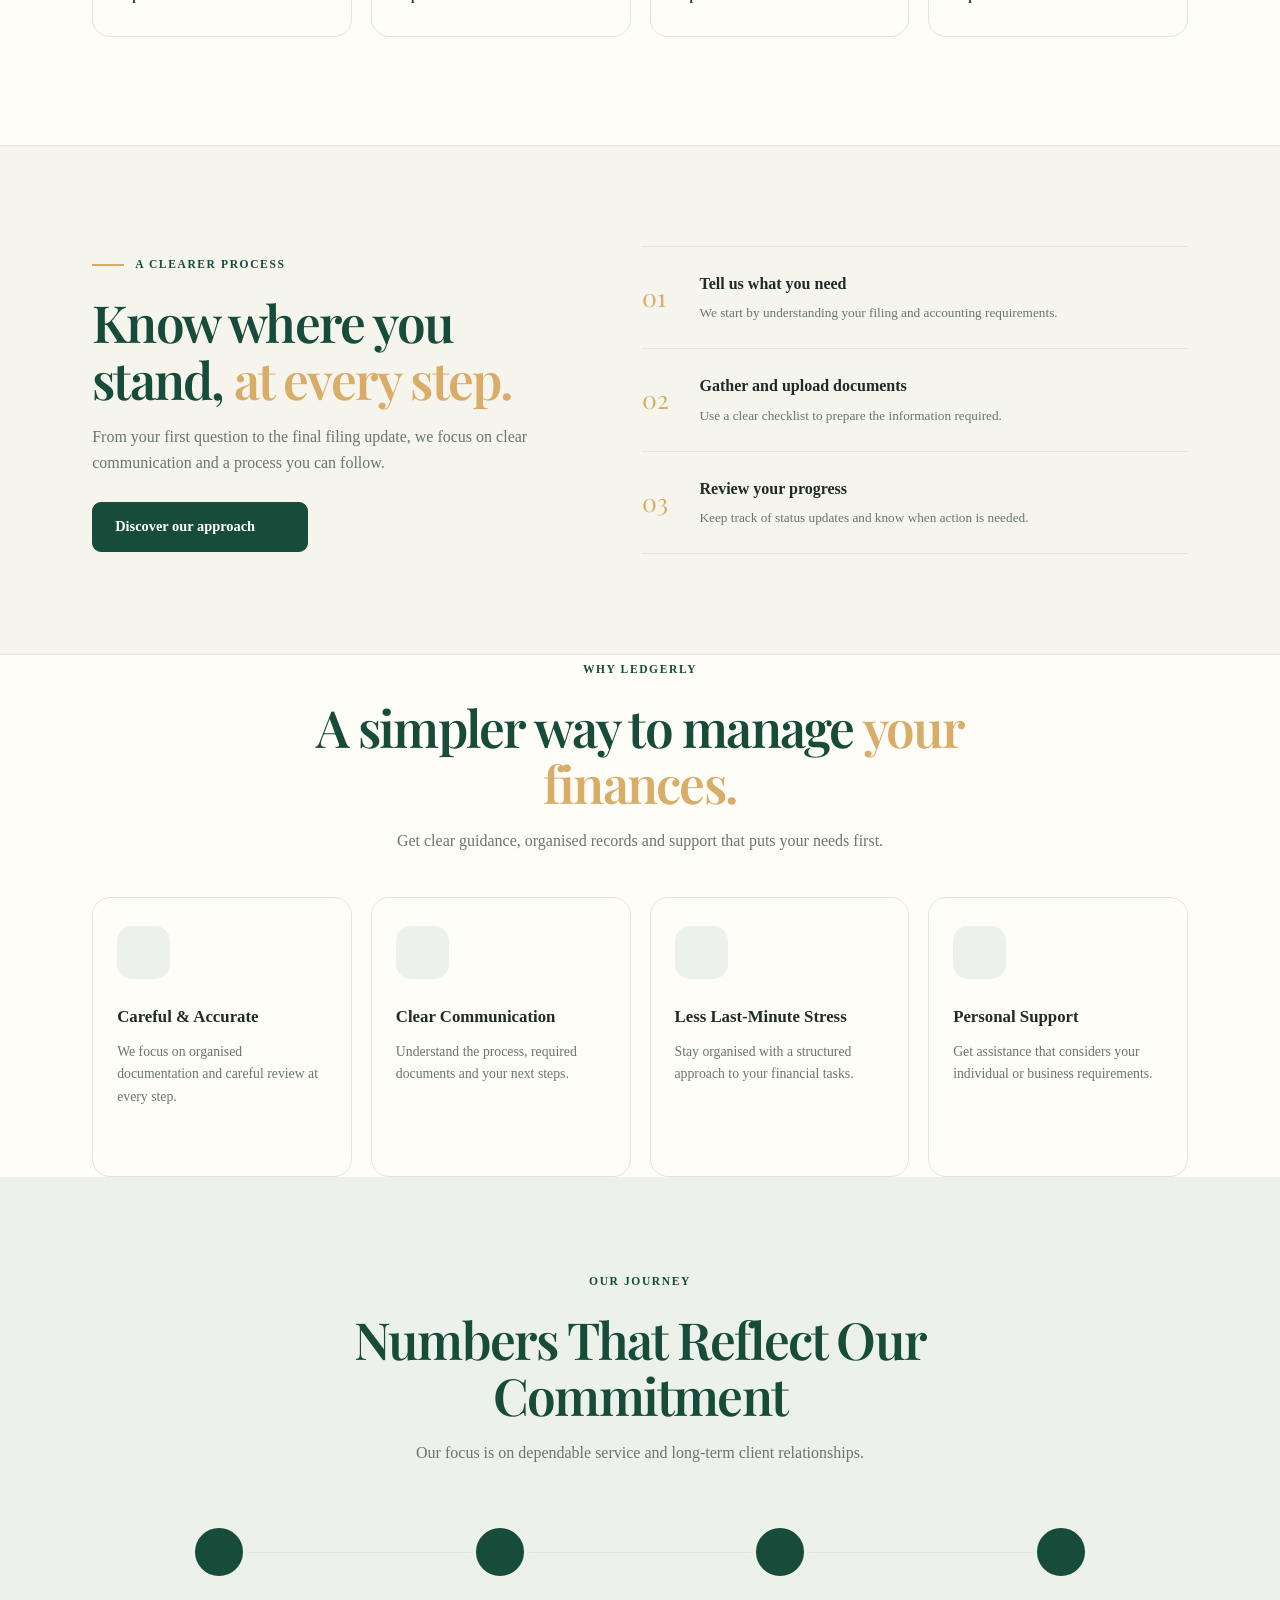
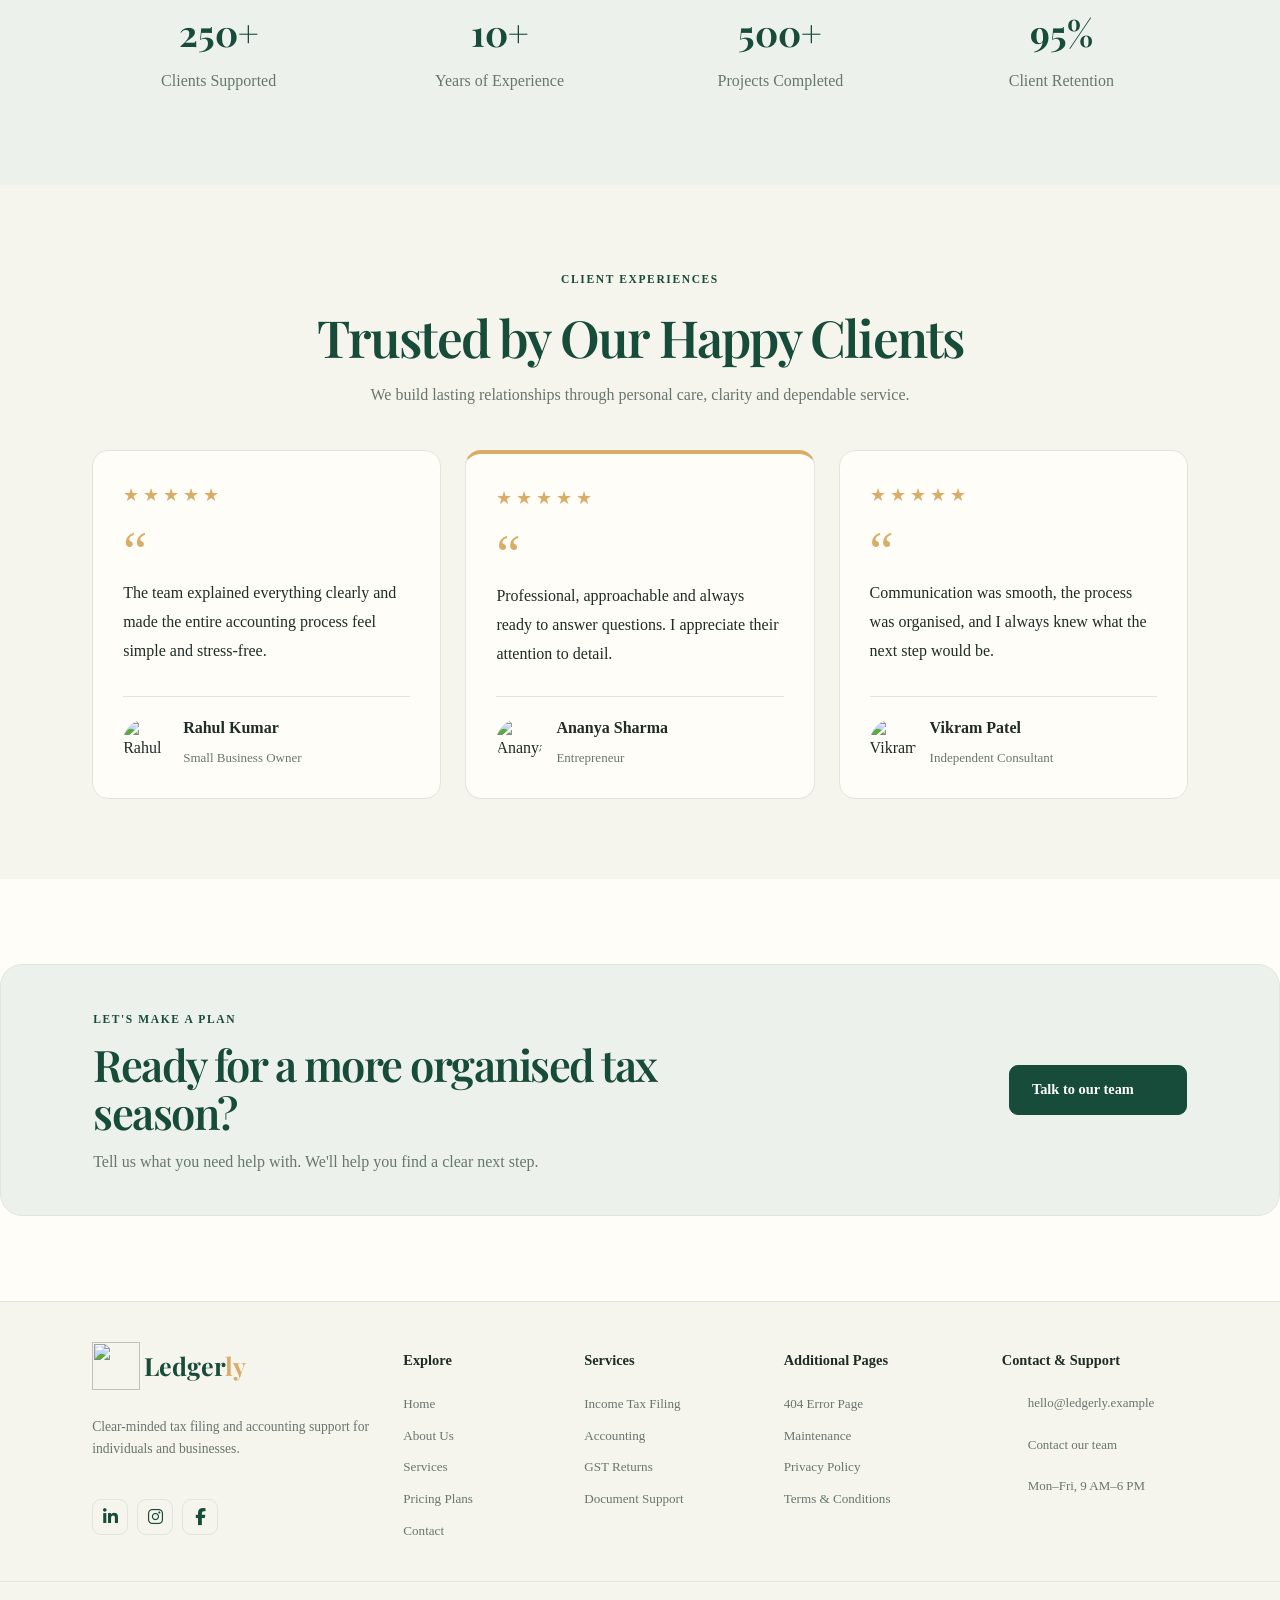
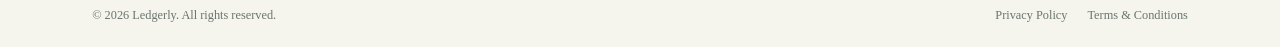
==== commit 4c090cb4: "Updated website" ====
--- a/index.html
+++ b/index.html
@@ -6,7 +6,7 @@
     <meta name="viewport" content="width=device-width, initial-scale=1.0">
 
     <title>Ledgerly | Tax & Accounting Services</title>
-    <link rel="icon" type="image/png" sizes="184x184" href="images/logo_transparent_image.png">
+    <link rel="icon" type="image/png" sizes="184x184" href="images/logoo_tax.png">
 
     <link rel="preconnect" href="https://fonts.googleapis.com">
     <link rel="preconnect" href="https://fonts.gstatic.com" crossorigin>
@@ -35,7 +35,7 @@
 
 
 <a href="index.html" class="brand-logo" aria-label="Ledgerly home">
-  <img src="images/logo_transparent_image.png" alt="" class="brand-logo-icon">
+  <img src="images/logoo_tax.png" alt="" class="brand-logo-icon">
   <span><span class="logo-ledger">Ledger</span><span class="logo-ly">ly</span></span>
 </a>
 
@@ -65,6 +65,9 @@
         <a href="pricing.html" class="nav-link">Pricing</a>
         <a href="contact.html" class="nav-link">Contact</a>
         <a href="dashboard.html" class="nav-link">Dashboard</a>
+        <a href="login.html" class="nav-link mobile-login-link">
+    Login
+</a>
 
     </nav>
 
@@ -551,7 +554,7 @@
       <div class="reviewer">
     <img
         class="reviewer-avatar"
-        src="images/rahul-kumar.jpg"
+        src="https://img.magnific.com/free-photo/handsome-young-cheerful-man-with-arms-crossed_171337-1073.jpg?semt=ais_hybrid&w=740&q=80"
         alt="Rahul Kumar"
     >
     <div>
@@ -569,7 +572,7 @@
         questions. I appreciate their attention to detail.
       </blockquote>
       <div class="reviewer">
-        <img class="reviewer-avatar" src="images/ananya-sharma.jpg" alt="Ananya Sharma">
+        <img class="reviewer-avatar" src="https://img.magnific.com/free-photo/close-up-portrait-smiling-young-woman-looking-camera_171337-17994.jpg?semt=ais_hybrid&w=740&q=80" alt="Ananya Sharma">
         <div>
           <h3>Ananya Sharma</h3>
           <p>Entrepreneur</p>
@@ -585,7 +588,7 @@
         and I always knew what the next step would be.
       </blockquote>
       <div class="reviewer">
-        <img class="reviewer-avatar" src="images/vikram-patel.jpg" alt="Vikram Patel">
+        <img class="reviewer-avatar" src="https://t3.ftcdn.net/jpg/01/86/34/08/360_F_186340800_qlgVLkKLVy19r6SEL7RnniP1Yz6dmq8T.jpg" alt="Vikram Patel">
         <div>
           <h3>Vikram Patel</h3>
           <p>Independent Consultant</p>
@@ -614,7 +617,7 @@
             </p>
         </div>
 
-        <a href="contact.html" class="btn btn-secondary">
+        <a href="contact.html" class="btn btn-primary">
             Talk to our team
             <i data-lucide="arrow-up-right"></i>
         </a>
@@ -632,7 +635,7 @@
         <div class="footer-about">
 
 <a href="index.html" class="brand-logo" aria-label="Ledgerly home">
-  <img src="images/logo_transparent_image.png" alt="" class="brand-logo-icon">
+  <img src="images/logoo_tax.png" alt="" class="brand-logo-icon">
   <span><span class="logo-ledger">Ledger</span><span class="logo-ly">ly</span></span>
 </a>
 
@@ -664,12 +667,13 @@
 
         <div class="footer-column">
             <h3>Explore</h3>
-            <a href="index.html">Home 1</a>
-            <a href="home-2.html">Home 2 · Premium</a>
+            <a href="index.html">Home</a>
+            <!-- <a href="home-2.html">Home 2 · Premium</a> -->
             <a href="about.html">About Us</a>
             <a href="services.html">Services</a>
             <a href="pricing.html">Pricing Plans</a>
-            <a href="dashboard.html">Dashboard</a>
+            <a href="contact.html">Contact</a>
+            <!-- <a href="dashboard.html">Dashboard</a> -->
         </div>
 
 
@@ -685,6 +689,8 @@
     <h3>Additional Pages</h3>
     <a href="404.html">404 Error Page</a>
     <a href="maintenance.html">Maintenance</a>
+    <a href="privacy.html">Privacy Policy</a>
+    <a href="terms.html">Terms & Conditions</a>
 </div>
 
 
@@ -692,7 +698,7 @@
         <div class="footer-column footer-contact">
             <h3>Contact & Support</h3>
 
-            <p>Have a question? We're happy to help.</p>
+            <!-- <p>Have a question? We're happy to help.</p> -->
 
             <a href="mailto:hello@ledgerly.example">
                 <i data-lucide="mail"></i>
--- a/css/style.css
+++ b/css/style.css
@@ -117,7 +117,7 @@
 }
 
 .brand img {
-    width: 230px;
+    width: 250px;
     height: auto;
 }
 
@@ -2519,4 +2519,673 @@
     color: var(--secondary) !important;
     stroke: var(--secondary) !important;
     opacity: 1;
-}+}
+/* Header logo size and spacing */
+.site-header .brand-logo {
+    gap: 4px;
+}
+
+.site-header .brand-logo-icon {
+    width: 48px;
+    height: 48px;
+    object-fit: contain;
+}
+/* Slightly smaller header icons */
+.site-header .header-actions .icon-btn {
+    width: 38px;
+    height: 38px;
+}
+
+.site-header .header-actions .icon-btn svg {
+    width: 18px;
+    height: 18px;
+}
+/* Our Journey — timeline-style design */
+.achievements {
+    background: var(--surface-2);
+    padding-top: 90px;
+    padding-bottom: 90px;
+}
+
+.achievements .section-heading {
+    max-width: 760px;
+    margin: 0 auto 56px;
+    text-align: center;
+}
+
+.achievement-grid {
+    position: relative;
+    display: grid;
+    grid-template-columns: repeat(4, minmax(0, 1fr));
+    gap: 28px;
+    max-width: 1200px;
+    margin: 0 auto;
+}
+
+.achievement-grid::before {
+    content: "";
+    position: absolute;
+    top: 29px;
+    left: 12%;
+    right: 12%;
+    height: 1px;
+    background: var(--line);
+}
+
+.achievement-item {
+    position: relative;
+    z-index: 1;
+    padding: 0 12px;
+    background: transparent;
+    border: none;
+    border-radius: 0;
+    text-align: center;
+    transition: transform 0.25s ease;
+}
+
+.achievement-item:hover {
+    transform: translateY(-4px);
+}
+
+.achievement-icon {
+    width: 58px;
+    height: 58px;
+    display: inline-grid;
+    place-items: center;
+    background: var(--primary);
+    color: var(--secondary);
+    border: 5px solid var(--surface-2);
+    border-radius: 50%;
+}
+
+.achievement-icon svg {
+    width: 21px;
+    height: 21px;
+}
+
+.achievement-item h3 {
+    margin: 22px 0 6px;
+    color: var(--primary);
+    font-family: "Playfair Display", Georgia;
+    font-size: 36px;
+}
+
+.achievement-item p {
+    color: var(--muted);
+    margin: 0;
+}
+
+body.dark .achievement-item h3 {
+    color: var(--secondary);
+}
+
+@media (max-width: 1024px) {
+    .achievement-grid {
+        grid-template-columns: repeat(2, minmax(0, 1fr));
+        row-gap: 42px;
+    }
+
+    .achievement-grid::before {
+        display: none;
+    }
+}
+
+@media (max-width: 768px) {
+    .achievements {
+        padding-top: 64px;
+        padding-bottom: 64px;
+    }
+
+    .achievements .section-heading {
+        margin-bottom: 36px;
+    }
+
+    .achievement-grid {
+        gap: 32px 18px;
+    }
+}
+
+@media (max-width: 360px) {
+    .achievement-grid {
+        grid-template-columns: 1fr;
+        gap: 30px;
+    }
+
+    .achievement-item h3 {
+        font-size: 30px;
+    }
+}
+/* Footer logo size and spacing */
+.site-footer .brand-logo {
+    gap: 4px;
+}
+
+.site-footer .brand-logo-icon {
+    width: 48px;
+    height: 48px;
+    object-fit: contain;
+}
+
+/* MOBILE FIX — 360px */
+@media (max-width: 360px) {
+
+    html,
+    body {
+        width: 100%;
+        max-width: 100%;
+        margin: 0;
+        overflow-x: hidden;
+    }
+
+    .section-shell {
+        padding-left: 10px;
+        padding-right: 10px;
+    }
+
+    .site-header {
+        width: 100%;
+        max-width: 100%;
+        gap: 6px;
+        padding-left: 10px;
+        padding-right: 10px;
+    }
+
+    .brand-logo {
+        min-width: 0;
+        flex-shrink: 1;
+        gap: 4px;
+    }
+
+    .brand-logo-icon {
+        width: 32px;
+        height: 32px;
+        object-fit: contain;
+        flex-shrink: 0;
+    }
+
+    .logo-ledger,
+    .logo-ly {
+        font-size: 18px;
+    }
+
+    /* Hide Login button in the mobile header */
+    .site-header .header-actions .login-btn {
+        display: none !important;
+    }
+
+    .header-actions {
+        display: flex;
+        align-items: center;
+        gap: 4px;
+        margin-left: auto;
+        flex-shrink: 0;
+    }
+
+    .header-actions .icon-btn,
+    .site-header .menu-toggle {
+        width: 32px;
+        min-width: 32px;
+        height: 32px;
+        padding: 5px;
+    }
+
+    .site-header .menu-toggle {
+        display: grid;
+        place-items: center;
+        flex-shrink: 0;
+        order: 3;
+    }
+
+    /* Prevent sections from creating horizontal overflow */
+    img,
+    video,
+    iframe {
+        max-width: 100%;
+    }
+
+    .hero,
+    main,
+    section {
+        max-width: 100%;
+    }
+}
+.mobile-login-link {
+    display: none;
+}
+
+@media (max-width: 768px) {
+    .mobile-login-link {
+        display: block;
+        color: var(--primary);
+        font-weight: 700;
+        border-top: 1px solid var(--line);
+        margin-top: 8px;
+        padding-top: 14px;
+    }
+}
+/* Sticky Header Fix */
+.site-header {
+    position: sticky;
+    top: 0;
+    left: 0;
+    width: 100%;
+    z-index: 9999;
+    background: var(--header);
+    border-bottom: 1px solid var(--line);
+}
+
+/* Keep header visible on mobile */
+@media (max-width: 768px) {
+    .site-header {
+        position: sticky;
+        top: 0;
+        z-index: 9999;
+    }
+}/* =====================================
+   STICKY HEADER FIX
+===================================== */
+
+html {
+    scroll-padding-top: 90px;
+}
+
+body {
+    overflow-x: clip;
+}
+
+.site-header {
+    position: sticky !important;
+    top: 0 !important;
+    left: 0;
+    right: 0;
+    width: 100%;
+    z-index: 99999;
+    background: var(--header);
+}
+
+/* =====================================
+   MOBILE FOOTER — CENTER ALL CONTENT
+===================================== */
+
+@media (max-width: 768px) {
+    .footer-main {
+        grid-template-columns: 1fr !important;
+        justify-items: center;
+        text-align: center;
+        gap: 28px;
+    }
+
+    .footer-main > *,
+    .footer-about,
+    .footer-links,
+    .footer-services,
+    .footer-pages,
+    .footer-contact {
+        width: 100%;
+        text-align: center;
+        justify-self: center;
+    }
+
+    .footer-logo {
+        justify-content: center;
+        margin-left: auto;
+        margin-right: auto;
+    }
+
+    .footer-main p {
+        text-align: center;
+        margin-left: auto;
+        margin-right: auto;
+    }
+
+    .social-links {
+        display: flex;
+        justify-content: center;
+        align-items: center;
+        gap: 10px;
+        width: 100%;
+    }
+
+    .footer-main ul {
+        list-style: none;
+        padding-left: 0;
+        margin-left: 0;
+    }
+
+    .footer-main li {
+        text-align: center;
+    }
+
+    .footer-contact > a,
+    .footer-contact .hours {
+        justify-content: center;
+        text-align: center;
+    }
+}
+/* =========================================
+   LEDGERLY FOOTER — CENTER AT 360px
+========================================= */
+
+@media (max-width: 360px) {
+
+    .site-footer .footer-main.section-shell {
+        display: flex !important;
+        flex-direction: column !important;
+        align-items: center !important;
+        text-align: center !important;
+        width: 100% !important;
+        padding-left: 16px !important;
+        padding-right: 16px !important;
+        gap: 30px !important;
+    }
+
+    /* Brand, description and social icons */
+    .site-footer .footer-about {
+        display: flex !important;
+        flex-direction: column !important;
+        align-items: center !important;
+        width: 100% !important;
+        text-align: center !important;
+    }
+
+    .site-footer .footer-about .brand-logo {
+        display: flex !important;
+        justify-content: center !important;
+        align-items: center !important;
+        margin-inline: auto !important;
+    }
+
+    .site-footer .footer-about p {
+        width: 100% !important;
+        max-width: 290px !important;
+        margin: 18px auto !important;
+        text-align: center !important;
+    }
+
+    .site-footer .footer-about .social-links {
+        display: flex !important;
+        justify-content: center !important;
+        align-items: center !important;
+        flex-wrap: wrap !important;
+        gap: 10px !important;
+        width: 100% !important;
+    }
+
+    /* Explore, Services, Additional Pages, Contact */
+    .site-footer .footer-column {
+        display: flex !important;
+        flex-direction: column !important;
+        align-items: center !important;
+        justify-content: center !important;
+        width: 100% !important;
+        text-align: center !important;
+        margin: 0 auto !important;
+    }
+
+    .site-footer .footer-column h3 {
+        width: 100% !important;
+        text-align: center !important;
+        margin-bottom: 14px !important;
+    }
+
+    .site-footer .footer-column > a {
+        display: flex !important;
+        justify-content: center !important;
+        align-items: center !important;
+        width: 100% !important;
+        text-align: center !important;
+    }
+
+    /* Contact links and hours */
+    .site-footer .footer-contact > a,
+    .site-footer .footer-contact .hours {
+        display: flex !important;
+        justify-content: center !important;
+        align-items: center !important;
+        gap: 8px !important;
+        width: 100% !important;
+        text-align: center !important;
+    }
+
+    /* Copyright section */
+    .site-footer .footer-bottom.section-shell {
+        display: flex !important;
+        flex-direction: column !important;
+        align-items: center !important;
+        justify-content: center !important;
+        text-align: center !important;
+        width: 100% !important;
+        gap: 12px !important;
+    }
+}
+/* FIX: 768px responsive header and side spacing */
+@media (max-width: 768px) {
+
+    html,
+    body {
+        width: 100%;
+        max-width: 100%;
+        overflow-x: clip;
+    }
+
+    .section-shell {
+        padding-left: 16px;
+        padding-right: 16px;
+    }
+
+    .site-header {
+        position: sticky;
+        top: 0;
+        z-index: 1000;
+        width: 100%;
+        max-width: 100%;
+        padding-left: 16px;
+        padding-right: 16px;
+    }
+
+    /* Keep logo and header controls inside the screen */
+    .brand-logo {
+        min-width: 0;
+        flex-shrink: 1;
+    }
+
+    .brand-logo-icon {
+        max-width: 38px;
+    }
+
+    .header-actions {
+        display: flex;
+        align-items: center;
+        gap: 5px;
+        margin-left: auto;
+        flex-shrink: 0;
+    }
+
+    /* Hide the top Login button on mobile/tablet */
+    .header-actions .login-btn {
+        display: none !important;
+    }
+
+    /* Login will appear inside the hamburger menu */
+    .main-nav .mobile-login-link {
+        display: block;
+        width: 100%;
+        padding: 12px 0;
+        color: var(--primary);
+        font-weight: 700;
+    }
+
+    .main-nav {
+        left: 0;
+        right: 0;
+        width: 100%;
+        max-width: 100%;
+    }
+
+    /* Prevent hero and images from causing horizontal overflow */
+    main,
+    .hero,
+    .hero-copy,
+    .hero-visual,
+    .image-frame {
+        max-width: 100%;
+        min-width: 0;
+    }
+
+    .hero img,
+    .image-frame img {
+        max-width: 100%;
+    }
+}
+/* FOOTER: TWO-COLUMN LAYOUT ON MOBILE */
+@media (max-width: 768px) {
+
+    .site-footer .footer-main.section-shell {
+        display: grid !important;
+        grid-template-columns: repeat(2, minmax(0, 1fr)) !important;
+        align-items: start !important;
+        justify-items: stretch !important;
+        column-gap: 24px !important;
+        row-gap: 30px !important;
+        padding-left: 20px !important;
+        padding-right: 20px !important;
+        text-align: left !important;
+    }
+
+    .site-footer .footer-about {
+        grid-column: 1 / -1 !important;
+        width: 100% !important;
+        align-items: flex-start !important;
+        text-align: left !important;
+    }
+
+    .site-footer .footer-about p {
+        text-align: left !important;
+        margin-left: 0 !important;
+        margin-right: 0 !important;
+    }
+
+    .site-footer .footer-logo,
+    .site-footer .footer-about .brand-logo {
+        justify-content: flex-start !important;
+        margin-left: 0 !important;
+        margin-right: 0 !important;
+    }
+
+    .site-footer .social-links {
+        justify-content: flex-start !important;
+    }
+
+    .site-footer .footer-column,
+    .site-footer .footer-contact {
+        width: 100% !important;
+        min-width: 0 !important;
+        text-align: left !important;
+        justify-self: stretch !important;
+    }
+
+    .site-footer .footer-column a {
+        display: block;
+        overflow-wrap: anywhere;
+    }
+
+    .site-footer .footer-contact > a,
+    .site-footer .footer-contact .hours {
+        justify-content: flex-start !important;
+        text-align: left !important;
+        overflow-wrap: anywhere;
+    }
+
+    .site-footer .footer-main ul {
+        padding-left: 0 !important;
+        list-style: none !important;
+    }
+
+    .site-footer .footer-bottom {
+        text-align: center !important;
+    }
+
+    .site-footer .footer-bottom > div {
+        justify-content: center !important;
+        flex-wrap: wrap;
+    }
+}
+
+/* VERY SMALL SCREENS */
+@media (max-width: 360px) {
+
+    .site-footer .footer-main.section-shell {
+        column-gap: 14px !important;
+        padding-left: 14px !important;
+        padding-right: 14px !important;
+    }
+
+    .site-footer .footer-column h3,
+    .site-footer .footer-contact h3 {
+        font-size: 0.9rem;
+    }
+
+    .site-footer .footer-column a,
+    .site-footer .footer-contact a,
+    .site-footer .footer-contact .hours {
+        font-size: 0.78rem;
+    }
+}
+/* Footer bottom: copyright left, links right */
+.site-footer .footer-bottom {
+    display: flex !important;
+    justify-content: space-between !important;
+    align-items: center !important;
+    gap: 16px;
+    flex-wrap: wrap;
+    text-align: left !important;
+}
+
+.site-footer .footer-bottom > div {
+    display: flex !important;
+    justify-content: flex-end !important;
+    align-items: center !important;
+    gap: 20px;
+}
+
+/* Mobile responsive */
+@media (max-width: 360px) {
+    .site-footer .footer-bottom {
+        flex-direction: column !important;
+        align-items: flex-start !important;
+        gap: 10px;
+    }
+
+    .site-footer .footer-bottom > div {
+        justify-content: flex-start !important;
+        gap: 14px;
+    }
+}
+
+/* HOME 2 — DESKTOP HERO SIZE FIX */
+@media (min-width: 1025px) {
+  .home-two .premium-hero {
+    height: min(720px, calc(100svh - 86px));
+    min-height: 560px;
+    max-height: 720px;
+    overflow: hidden;
+  }
+
+  .home-two .premium-hero-content {
+    width: min(90%, 1050px);
+    margin-inline: auto;
+    padding: 30px 0 60px;
+  }
+
+  .home-two .premium-hero h1 {
+    font-size: clamp(48px, 4.2vw, 72px);
+    line-height: 1.1;
+    max-width: 950px;
+    margin-inline: auto;
+  }
+
+  .home-two .premium-hero-content > p {
+    max-width: 600px;
+    margin: 20px auto 24px;
+  }
+}
